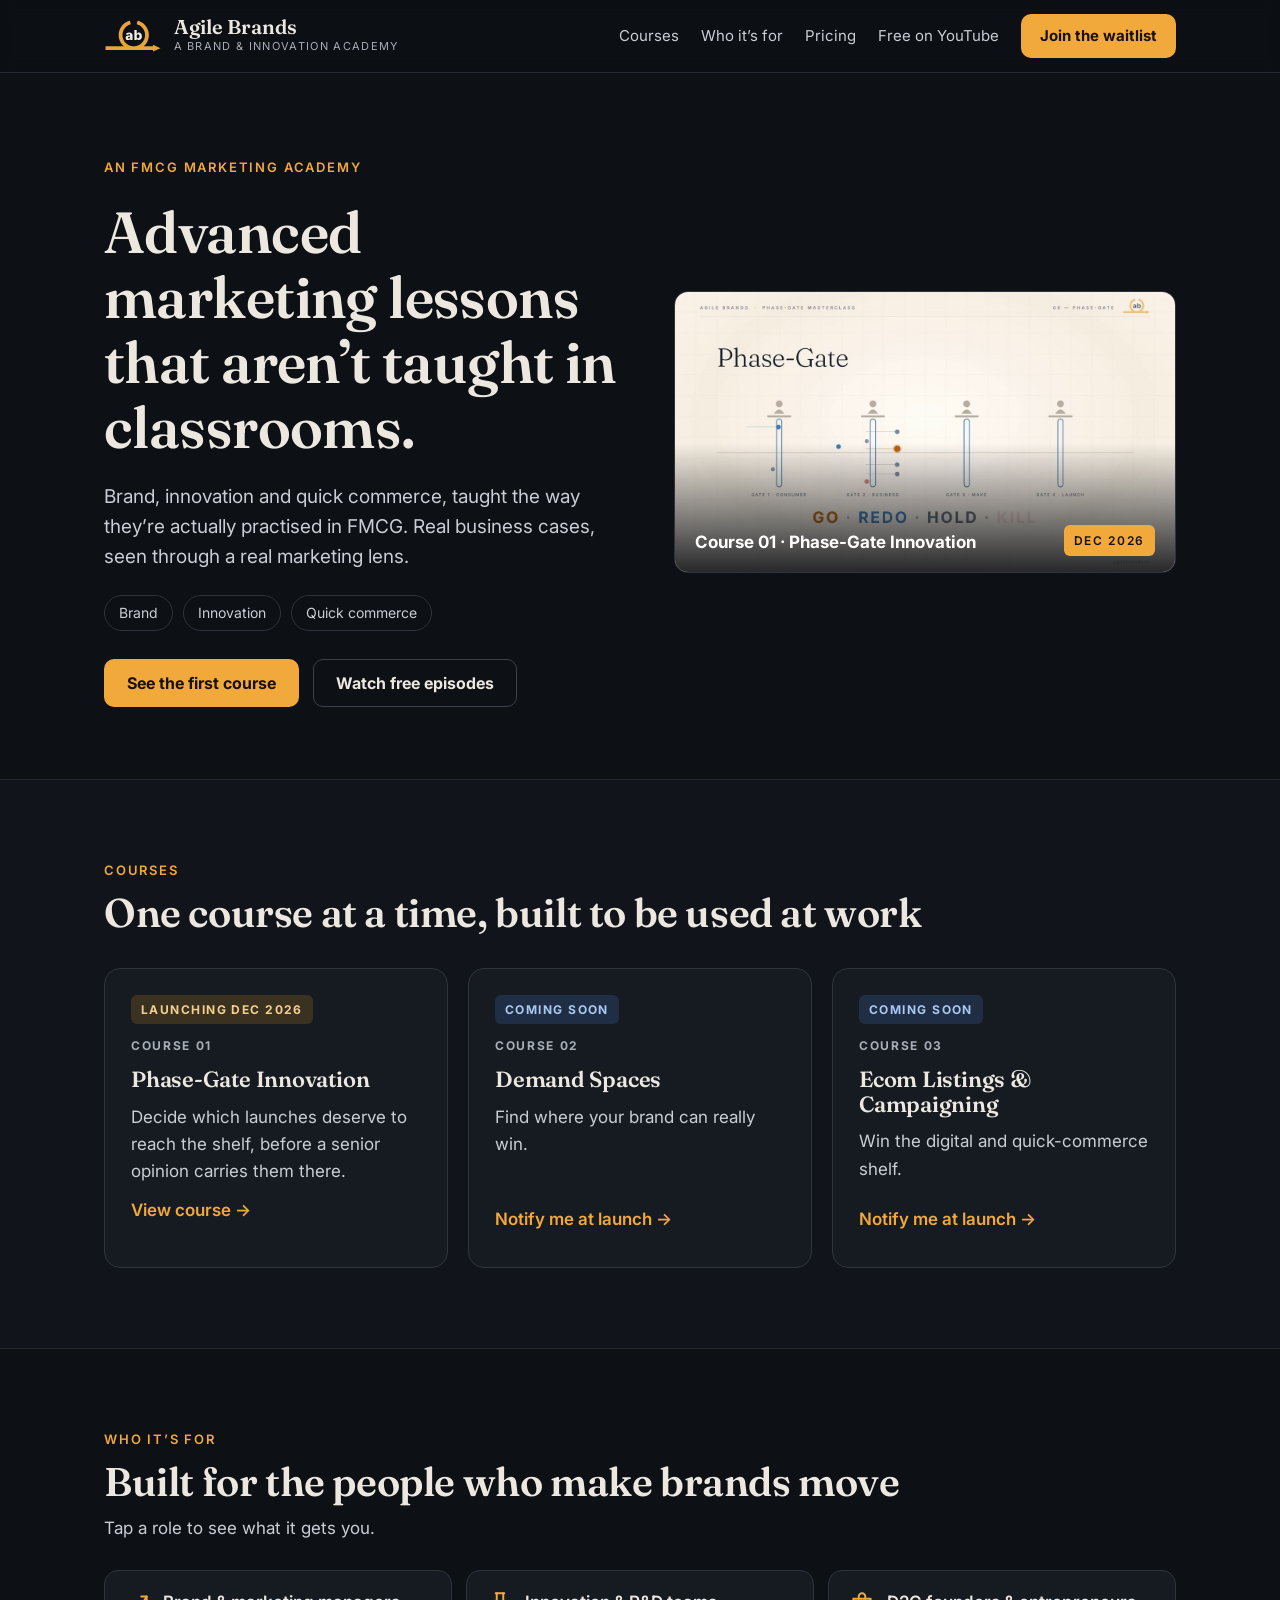
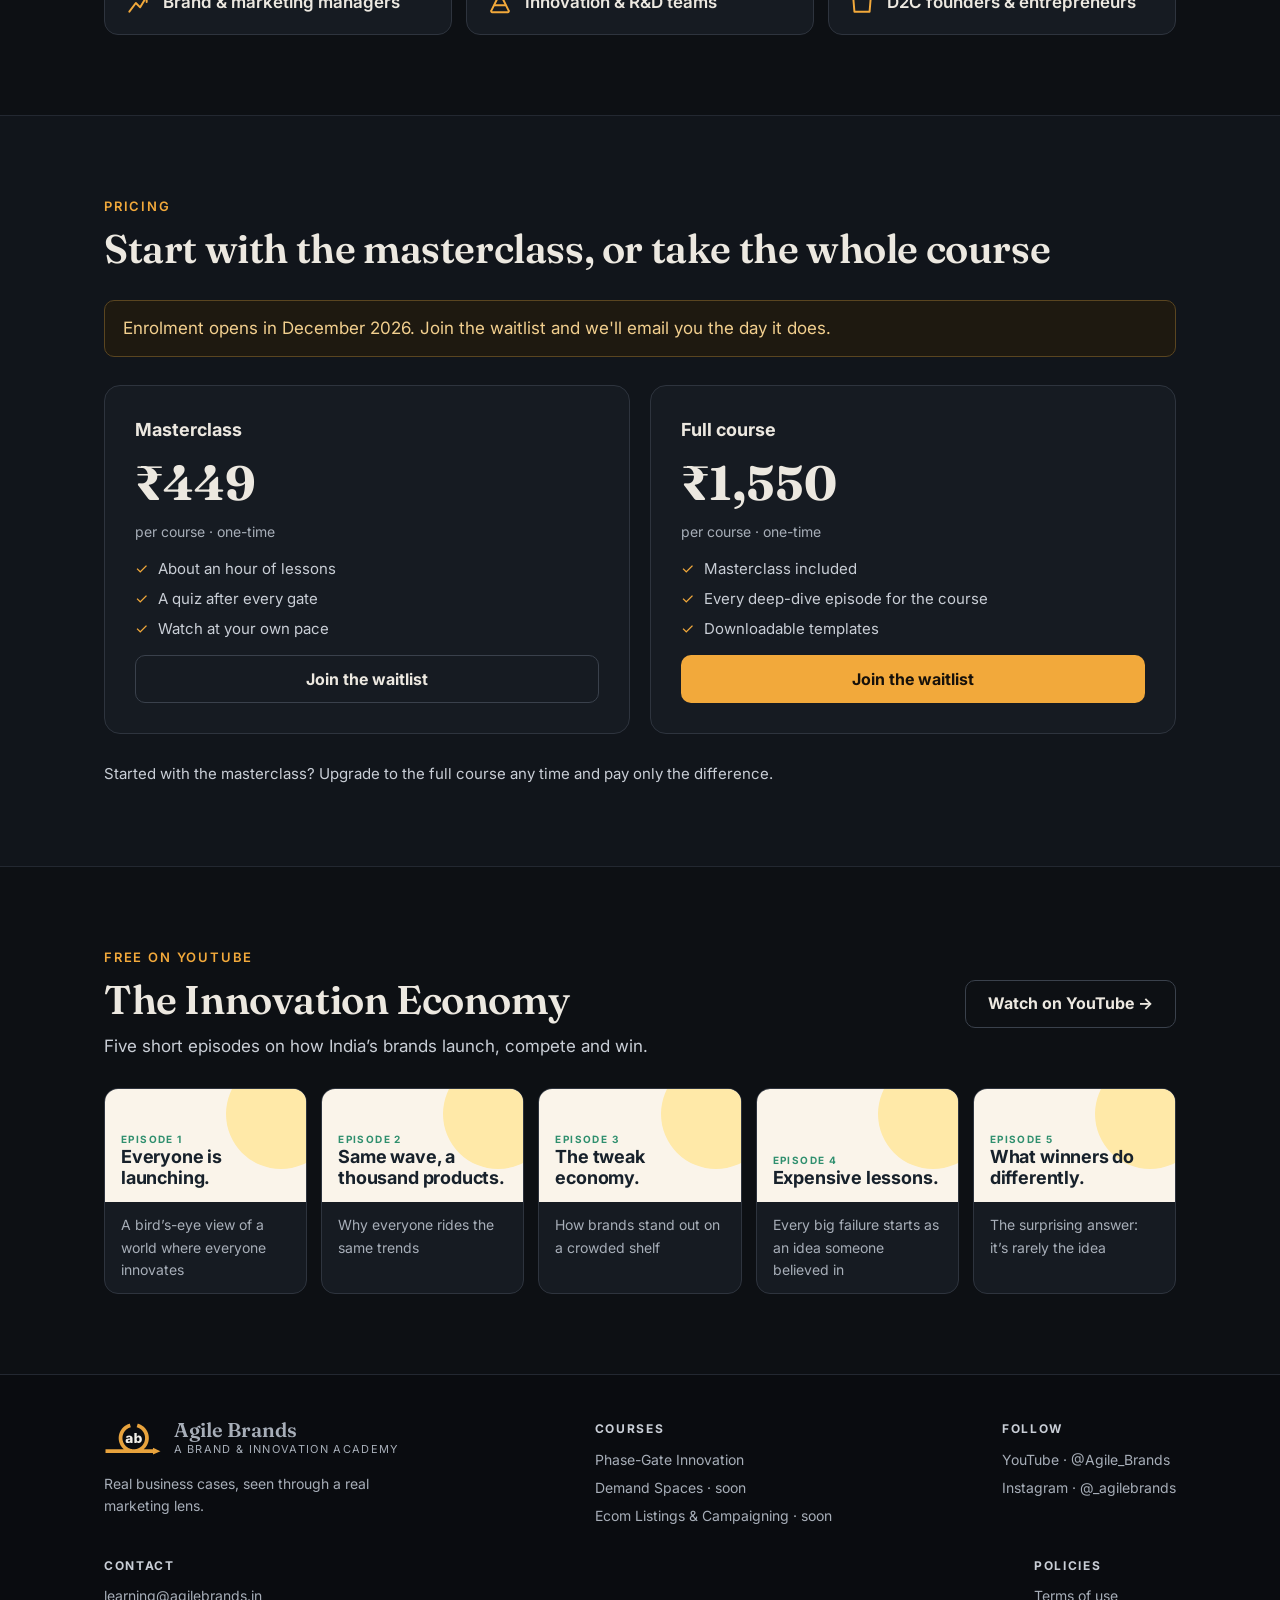
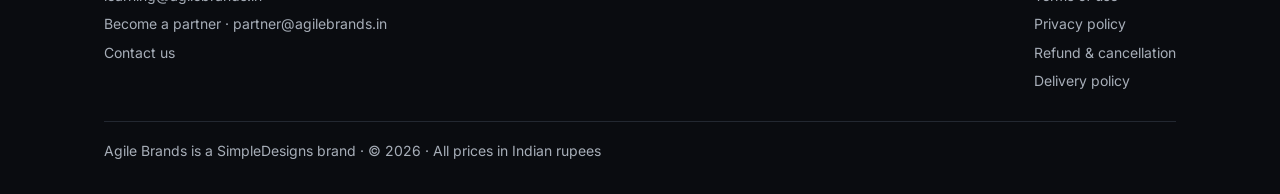
==== index.html @ 81d263f1 "agilebrands.in pre-launch site: home, Phase-Gate course page, waitlist, policies Co-Authored-By: Cla" ====
<!doctype html>
<html lang="en">
<head>
<meta charset="utf-8">
<meta name="viewport" content="width=device-width,initial-scale=1">
<title>Agile Brands · A Brand & Innovation Academy</title>
<meta name="description" content="Advanced FMCG marketing lessons that aren’t taught in classrooms: brand, innovation and quick commerce, taught the way they’re practised. First course: Phase-Gate Innovation.">
<link rel="canonical" href="https://agilebrands.in/">
<meta property="og:type" content="website">
<meta property="og:site_name" content="Agile Brands">
<meta property="og:title" content="Agile Brands · A Brand & Innovation Academy">
<meta property="og:description" content="Advanced FMCG marketing lessons that aren’t taught in classrooms: brand, innovation and quick commerce, taught the way they’re practised. First course: Phase-Gate Innovation.">
<meta property="og:url" content="https://agilebrands.in/">
<meta property="og:image" content="https://agilebrands.in/img/og.jpg">
<meta name="twitter:card" content="summary_large_image">
<meta name="theme-color" content="#0D1014">
<link rel="icon" href="/img/favicon.png" type="image/png">
<link rel="preconnect" href="https://fonts.googleapis.com">
<link rel="preconnect" href="https://fonts.gstatic.com" crossorigin>
<link rel="stylesheet" href="https://fonts.googleapis.com/css2?family=Fraunces:opsz,wght@9..144,500;9..144,600;9..144,700&family=Inter:wght@400;500;600;700&display=swap">
<link rel="stylesheet" href="/styles.css">
</head>
<body>
<header class="hdr"><div class="wrap">
<a class="brand" href="/" aria-label="Agile Brands home"><img src="/img/mark.svg" alt="" width="58" height="34"><span><b>Agile Brands</b><small>A Brand &amp; Innovation Academy</small></span></a>
<nav class="nav" aria-label="Main"><a href="/#courses">Courses</a><a href="/#who">Who it’s for</a><a href="/#pricing">Pricing</a><a href="/#youtube">Free on YouTube</a><a class="btn btn-p" href="#" data-waitlist="Phase-Gate Innovation" data-label="Join the Phase-Gate waitlist">Join the waitlist</a></nav>
</div></header>
<main>

<section class="hero"><div class="wrap">
<div class="hero-l">
<p class="kick">An FMCG marketing academy</p>
<h1>Advanced marketing lessons that aren’t taught in classrooms.</h1>
<p class="lead">Brand, innovation and quick commerce, taught the way they’re actually practised in FMCG. Real business cases, seen through a real marketing lens.</p>
<div class="row"><span class="chip">Brand</span><span class="chip">Innovation</span><span class="chip">Quick commerce</span></div>
<div class="row" style="gap:14px;margin-top:6px"><a class="btn btn-p" href="/phase-gate.html">See the first course</a><a class="btn btn-o" href="#youtube">Watch free episodes</a></div>
</div>
<div class="hero-r"><a class="trailer" href="/phase-gate.html" aria-label="Phase-Gate Innovation course"><img src="/img/trailer_thumb.jpg" alt="Phase-Gate Innovation: an idea passing through four gates, with Go, Redo, Hold and Kill decisions" width="1280" height="720"><span class="shade"></span><span class="cap"><span>Course 01 · Phase-Gate Innovation</span><small>DEC 2026</small></span></a></div>
</div></section>

<section id="courses" class="band"><div class="wrap stack" style="gap:32px">
<div class="stack" style="gap:10px"><p class="kick">Courses</p><h2>One course at a time, built to be used at work</h2></div>
<div class="grid3">
<article class="card course"><span class="tag next">LAUNCHING DEC 2026</span><span class="num">COURSE 01</span><h3>Phase-Gate Innovation</h3><p>Decide which launches deserve to reach the shelf, before a senior opinion carries them there.</p><a class="lnk" href="/phase-gate.html">View course →</a></article>
<article class="card course"><span class="tag soon">COMING SOON</span><span class="num">COURSE 02</span><h3>Demand Spaces</h3><p>Find where your brand can really win.</p><button class="lnk" type="button" data-waitlist="Demand Spaces" data-label="Get notified: Demand Spaces">Notify me at launch →</button></article>
<article class="card course"><span class="tag soon">COMING SOON</span><span class="num">COURSE 03</span><h3>Ecom Listings &amp; Campaigning</h3><p>Win the digital and quick-commerce shelf.</p><button class="lnk" type="button" data-waitlist="Ecom Listings &amp; Campaigning" data-label="Get notified: Ecom Listings &amp; Campaigning">Notify me at launch →</button></article>
</div></div></section>

<section id="who"><div class="wrap stack" style="gap:28px">
<div class="stack" style="gap:10px"><p class="kick">Who it’s for</p><h2>Built for the people who make brands move</h2><p class="mut">Tap a role to see what it gets you.</p></div>
<div class="roles">
<button class="role" type="button" aria-pressed="false" data-panel="r1"><svg width="26" height="26" viewBox="0 0 24 24" fill="none" stroke="#F2A93B" stroke-width="1.8" stroke-linecap="round" stroke-linejoin="round" aria-hidden="true"><path d="M4 20 L10 12 L14 16 L20 6"/><path d="M15 6 H20 V11"/></svg>Brand &amp; marketing managers</button>
<button class="role" type="button" aria-pressed="false" data-panel="r2"><svg width="26" height="26" viewBox="0 0 24 24" fill="none" stroke="#F2A93B" stroke-width="1.8" stroke-linecap="round" stroke-linejoin="round" aria-hidden="true"><path d="M9 3 V9 L4 19 A1 1 0 0 0 5 20.5 H19 A1 1 0 0 0 20 19 L15 9 V3"/><path d="M8 3 H16"/><path d="M7 14 H17"/></svg>Innovation &amp; R&amp;D teams</button>
<button class="role" type="button" aria-pressed="false" data-panel="r3"><svg width="26" height="26" viewBox="0 0 24 24" fill="none" stroke="#F2A93B" stroke-width="1.8" stroke-linecap="round" stroke-linejoin="round" aria-hidden="true"><path d="M4 8 H20 L19 20 H5 Z"/><path d="M9 8 V6 A3 3 0 0 1 15 6 V8"/></svg>D2C founders &amp; entrepreneurs</button>
</div>
<div class="card rpanel" id="r1"><h3>Brand &amp; marketing managers</h3><p class="mut" style="margin-top:8px">You own the launch calendar, the brand story and the numbers behind them. These lessons give you the decision tools that sit behind the job, not the textbook version of it.</p><ul><li>Run gate reviews that end in a clear call</li><li>Read demand before you brief a new product</li><li>Plan listings and campaigns for the digital shelf</li></ul></div>
<div class="card rpanel" id="r2"><h3>Innovation &amp; R&amp;D teams</h3><p class="mut" style="margin-top:8px">Overloaded with requests, many of which will never reach the market. Learn how the business side decides, so the right projects reach your bench and the wrong ones stop early.</p><ul><li>Filter briefs early with clear gate criteria</li><li>Speak the language of the business case</li><li>Spend lab time on projects with a real path to shelf</li></ul></div>
<div class="card rpanel" id="r3"><h3>D2C founders &amp; entrepreneurs</h3><p class="mut" style="margin-top:8px">Every launch bet is your own money, so every call has to count. Get the processes large FMCG companies use, sized for a team of a few people.</p><ul><li>Launch with a decision process, not a hunch</li><li>Pick the listings and campaigns that convert</li><li>Learn from real brand cases, decision by decision</li></ul></div>
</div></section>

<section id="pricing" class="band"><div class="wrap stack" style="gap:28px">
<div class="stack" style="gap:10px"><p class="kick">Pricing</p><h2>Start with the masterclass, or take the whole course</h2></div>
<p class="note">Enrolment opens in December 2026. Join the waitlist and we'll email you the day it does.</p>
<div class="grid3">
<div class="card price"><span style="font-weight:700;font-size:18px">Masterclass</span><span class="amt">₹449</span><span class="mut2" style="font-size:14px">per course · one-time</span><ul><li>About an hour of lessons</li><li>A quiz after every gate</li><li>Watch at your own pace</li></ul><a class="btn btn-o" href="#" data-waitlist="Phase-Gate Innovation" data-label="Join the Phase-Gate waitlist">Join the waitlist</a></div>
<div class="card price"><span style="font-weight:700;font-size:18px">Full course</span><span class="amt">₹1,550</span><span class="mut2" style="font-size:14px">per course · one-time</span><ul><li>Masterclass included</li><li>Every deep-dive episode for the course</li><li>Downloadable templates</li></ul><a class="btn btn-p" href="#" data-waitlist="Phase-Gate Innovation" data-label="Join the Phase-Gate waitlist">Join the waitlist</a></div>
</div>
<p class="mut" style="font-size:15px">Started with the masterclass? Upgrade to the full course any time and pay only the difference.</p>
</div></section>

<section id="youtube"><div class="wrap stack" style="gap:28px">
<div class="row" style="justify-content:space-between;gap:16px"><div class="stack" style="gap:10px"><p class="kick">Free on YouTube</p><h2>The Innovation Economy</h2><p class="mut">Five short episodes on how India’s brands launch, compete and win.</p></div><a class="btn btn-o" href="https://www.youtube.com/@Agile_Brands" target="_blank" rel="noopener">Watch on YouTube →</a></div>
<div class="eps"><a class="ep" href="https://www.youtube.com/@Agile_Brands" target="_blank" rel="noopener"><span class="th"><i>EPISODE 1</i><b>Everyone is launching.</b></span><span class="meta">A bird’s-eye view of a world where everyone innovates</span></a><a class="ep" href="https://www.youtube.com/@Agile_Brands" target="_blank" rel="noopener"><span class="th"><i>EPISODE 2</i><b>Same wave, a thousand products.</b></span><span class="meta">Why everyone rides the same trends</span></a><a class="ep" href="https://www.youtube.com/@Agile_Brands" target="_blank" rel="noopener"><span class="th"><i>EPISODE 3</i><b>The tweak economy.</b></span><span class="meta">How brands stand out on a crowded shelf</span></a><a class="ep" href="https://www.youtube.com/@Agile_Brands" target="_blank" rel="noopener"><span class="th"><i>EPISODE 4</i><b>Expensive lessons.</b></span><span class="meta">Every big failure starts as an idea someone believed in</span></a><a class="ep" href="https://www.youtube.com/@Agile_Brands" target="_blank" rel="noopener"><span class="th"><i>EPISODE 5</i><b>What winners do differently.</b></span><span class="meta">The surprising answer: it’s rarely the idea</span></a></div>
</div></section>
</main>
<footer class="ftr"><div class="wrap">
<div style="max-width:320px"><a class="brand" href="/"><img src="/img/mark.svg" alt="" width="58" height="34"><span><b>Agile Brands</b><small>A Brand &amp; Innovation Academy</small></span></a>
<p style="margin-top:14px">Real business cases, seen through a real marketing lens.</p></div>
<div><h4>Courses</h4><ul><li><a href="/phase-gate.html">Phase-Gate Innovation</a></li><li><a href="/#courses">Demand Spaces · soon</a></li><li><a href="/#courses">Ecom Listings &amp; Campaigning · soon</a></li></ul></div>
<div><h4>Follow</h4><ul><li><a href="https://www.youtube.com/@Agile_Brands" rel="noopener" target="_blank">YouTube · @Agile_Brands</a></li><li><a href="https://www.instagram.com/_agilebrands/" rel="noopener" target="_blank">Instagram · @_agilebrands</a></li></ul></div>
<div><h4>Contact</h4><ul><li><a href="mailto:learning@agilebrands.in">learning@agilebrands.in</a></li><li><a href="mailto:partner@agilebrands.in">Become a partner · partner@agilebrands.in</a></li><li><a href="/contact.html">Contact us</a></li></ul></div>
<div><h4>Policies</h4><ul><li><a href="/terms.html">Terms of use</a></li><li><a href="/privacy.html">Privacy policy</a></li><li><a href="/refunds.html">Refund &amp; cancellation</a></li><li><a href="/delivery.html">Delivery policy</a></li></ul></div>
<div class="bottom">Agile Brands is a SimpleDesigns brand · © 2026 · All prices in Indian rupees</div>
</div></footer>
<div class="modal" id="waitlist" role="dialog" aria-modal="true" aria-labelledby="wl-title">
<div class="dlg card">
<button class="x" type="button" data-close aria-label="Close">×</button>
<div class="form stack">
<p class="kick">Launching December 2026</p>
<h3 id="wl-title">Join the waitlist</h3>
<p class="mut" style="font-size:15px">We'll email you the day enrolment opens. Nothing else.</p>
<form class="stack" style="gap:12px">
<label>Name<input name="name" required autocomplete="name" maxlength="80"></label>
<label>Email<input name="email" type="email" required autocomplete="email" maxlength="120"></label>
<label>Interested in<select name="course"><option>Phase-Gate Innovation</option><option>Demand Spaces</option><option>Ecom Listings &amp; Campaigning</option><option>All Agile Brands courses</option></select></label>
<input class="hp" type="text" name="_honey" tabindex="-1" autocomplete="off" aria-hidden="true">
<button class="btn btn-p" type="submit">Join the waitlist</button>
<p class="err" style="color:#F4ABA3;font-size:14px">That didn't go through. Please try again, or write to learning@agilebrands.in.</p>
<p class="mut2" style="font-size:13px">By joining you agree to our <a href="/privacy.html">privacy policy</a>.</p>
</form>
</div>
<div class="ok stack" style="flex-direction:column">
<p class="kick">You're on the list</p>
<h3>Thank you</h3>
<p class="mut">We'll write to you the day enrolment opens. Meanwhile, the free episodes are on <a href="https://www.youtube.com/@Agile_Brands" target="_blank" rel="noopener">YouTube</a>.</p>
<button class="btn btn-o" type="button" data-close>Done</button>
</div>
</div></div>
<script src="/site.js"></script>
</body></html>
---- styles.css ----
:root{--bg:#0D1014;--bg2:#11151B;--card:#161B22;--line:#232831;--line2:#2E343E;--ink:#ECE8E0;--mut:#C9CED6;--mut2:#A7AEB8;--amb:#F2A93B;--amb2:#FFC468;--dark:#17110A}
*{box-sizing:border-box}
html{scroll-behavior:smooth}
body{margin:0;background:var(--bg);color:var(--ink);font-family:Inter,system-ui,-apple-system,"Segoe UI",sans-serif;font-size:17px;line-height:1.6;-webkit-font-smoothing:antialiased}
a{color:var(--amb)}a:hover{color:var(--amb2)}
img{max-width:100%;display:block}
.serif{font-family:Fraunces,Georgia,serif}
.wrap{max-width:1120px;margin:0 auto;padding:0 24px}
.kick{margin:0;font-size:13px;font-weight:600;letter-spacing:.14em;text-transform:uppercase;color:var(--amb)}
h1,h2,h3{font-family:Fraunces,Georgia,serif;font-weight:600;margin:0;line-height:1.12;letter-spacing:-.01em}
h1{font-size:clamp(36px,5.4vw,58px)}
h2{font-size:clamp(28px,3.6vw,40px)}
h3{font-size:22px}
p{margin:0}
.mut{color:var(--mut)}.mut2{color:var(--mut2)}
section{padding:80px 0}
.band{background:var(--bg2);border-top:1px solid var(--line);border-bottom:1px solid var(--line)}
.stack{display:flex;flex-direction:column;gap:18px}
.btn{display:inline-flex;align-items:center;justify-content:center;gap:8px;min-height:48px;padding:12px 22px;border-radius:10px;font-weight:700;font-size:16px;text-decoration:none;border:1px solid transparent;cursor:pointer;font-family:inherit;line-height:1.2}
.btn-p{background:var(--amb);color:var(--dark)}.btn-p:hover{background:var(--amb2);color:var(--dark)}
.btn-o{background:transparent;color:var(--ink);border-color:#3A414C}.btn-o:hover{border-color:var(--amb);color:var(--ink)}
.chip{border:1px solid var(--line2);border-radius:999px;padding:6px 14px;font-size:14px;color:var(--mut)}
.card{background:var(--card);border:1px solid var(--line2);border-radius:16px}
/* header */
.hdr{border-bottom:1px solid var(--line);position:sticky;top:0;background:rgba(13,16,20,.92);backdrop-filter:blur(8px);z-index:20}
.hdr .wrap{display:flex;flex-wrap:wrap;align-items:center;justify-content:space-between;gap:12px 24px;padding-top:14px;padding-bottom:14px}
.brand{display:flex;align-items:center;gap:12px;text-decoration:none;color:var(--ink)}
.brand img{height:34px;width:auto}
.brand b{display:block;font-family:Fraunces,Georgia,serif;font-weight:600;font-size:20px;line-height:1.1}
.brand small{display:block;font-size:11px;color:var(--mut2);letter-spacing:.12em;text-transform:uppercase}
.nav{display:flex;flex-wrap:wrap;align-items:center;gap:8px 22px;font-size:15px}
.nav a{color:var(--mut);text-decoration:none}.nav a:hover{color:var(--ink)}
.nav .btn{color:var(--dark);min-height:44px;padding:10px 18px;font-size:15px}
@media(max-width:700px){.nav a:not(.btn){display:none}}
/* hero */
.hero{padding:84px 0 72px}
.hero .wrap{display:flex;flex-wrap:wrap;gap:48px;align-items:center}
.hero-l{flex:1 1 440px;min-width:0;display:flex;flex-direction:column;gap:22px}
.hero-r{flex:1 1 420px;min-width:0}
.lead{font-size:19px;color:var(--mut);max-width:34em}
.row{display:flex;flex-wrap:wrap;gap:10px;align-items:center}
.pill-l{display:inline-flex;align-items:center;gap:8px;font-size:13px;font-weight:700;letter-spacing:.08em;color:var(--amb);border:1px solid #5A4520;background:#1E1910;border-radius:999px;padding:6px 14px;width:fit-content}
.pill-l:before{content:"";width:8px;height:8px;border-radius:50%;background:var(--amb)}
/* trailer */
.trailer{position:relative;display:block;border-radius:14px;overflow:hidden;border:1px solid var(--line2);aspect-ratio:16/9;background:#161B22;text-decoration:none}
.trailer img{width:100%;height:100%;object-fit:cover}
.trailer .shade{position:absolute;inset:auto 0 0 0;height:46%;background:linear-gradient(transparent,rgba(10,12,16,.88))}
.trailer .play{position:absolute;left:50%;top:44%;width:78px;height:78px;margin:-39px 0 0 -39px;border-radius:50%;background:var(--amb);display:flex;align-items:center;justify-content:center;box-shadow:0 8px 24px rgba(0,0,0,.35)}
.trailer .cap{position:absolute;left:20px;right:20px;bottom:16px;display:flex;justify-content:space-between;align-items:flex-end;gap:12px;color:#fff;font-weight:700}
.trailer .cap small{font-weight:600;font-size:12px;letter-spacing:.14em;color:var(--dark);background:var(--amb);padding:6px 10px;border-radius:6px;white-space:nowrap}
/* courses */
.grid3{display:grid;grid-template-columns:repeat(auto-fit,minmax(280px,1fr));gap:20px}
.course{padding:26px;display:flex;flex-direction:column;gap:12px}
.course .tag{font-size:12px;font-weight:700;letter-spacing:.12em;padding:5px 10px;border-radius:6px;width:fit-content}
.tag.soon{background:#1F2E44;color:#A9C8F2}.tag.next{background:#3A3120;color:#F2CF8E}
.course .num{font-size:12px;font-weight:700;letter-spacing:.14em;color:var(--mut2)}
.course p{color:var(--mut);flex:1}
.course .lnk{font-weight:600;text-decoration:none;background:none;border:0;color:var(--amb);padding:0;cursor:pointer;font:inherit;font-weight:600;text-align:left;min-height:44px}
/* roles */
.roles{display:grid;grid-template-columns:repeat(auto-fit,minmax(240px,1fr));gap:14px}
.role{background:var(--card);border:1px solid var(--line2);border-radius:14px;padding:18px 20px;color:var(--ink);font:inherit;font-weight:600;font-size:17px;text-align:left;cursor:pointer;min-height:64px;display:flex;align-items:center;gap:12px}
.role[aria-pressed=true]{border-color:var(--amb);background:#1E1910}
.role svg{flex:0 0 auto}
.rpanel{margin-top:18px;padding:26px;display:none}
.rpanel.on{display:block}
.rpanel ul{margin:14px 0 0;padding:0;list-style:none;display:flex;flex-direction:column;gap:8px}
.rpanel li:before{content:"✓";color:var(--amb);margin-right:10px}
/* lessons */
.lessons{margin:0;padding:0;list-style:none;display:flex;flex-direction:column;gap:10px}
.lessons li{display:flex;gap:16px;align-items:baseline;background:var(--card);border:1px solid var(--line2);border-radius:12px;padding:14px 20px}
.lessons li.dash{background:transparent;border-style:dashed;border-color:#3A414C}
.lessons .n{font-family:Fraunces,Georgia,serif;font-size:20px;color:var(--amb);min-width:30px}
.lessons .t{font-weight:600;flex:1}
.lessons .d{color:var(--mut2);font-size:14px;white-space:nowrap}
/* gates */
.gates{display:flex;flex-wrap:wrap;gap:12px}
.gates span{font-weight:700;font-size:14px;letter-spacing:.1em;padding:10px 18px;border-radius:8px}
/* pricing */
.price{padding:30px;display:flex;flex-direction:column;gap:14px}
.price .amt{font-family:Fraunces,Georgia,serif;font-size:48px;font-weight:700;line-height:1}
.price ul{margin:0;padding:0;list-style:none;display:flex;flex-direction:column;gap:6px;color:var(--mut);font-size:15px;flex:1}
.price li:before{content:"✓";color:var(--amb);margin-right:10px}
.note{background:#1E1910;border:1px solid #5A4520;border-radius:10px;padding:14px 18px;color:#F2CF8E}
/* stats */
.stats{display:grid;grid-template-columns:repeat(auto-fit,minmax(200px,1fr));gap:14px}
.stat{padding:20px;display:flex;flex-direction:column;gap:6px}
.stat b{font-family:Fraunces,Georgia,serif;font-size:36px;color:var(--amb);line-height:1}
.stat span{color:var(--mut);font-size:15px}
/* youtube */
.eps{display:grid;grid-template-columns:repeat(auto-fit,minmax(200px,1fr));gap:14px}
.ep{display:flex;flex-direction:column;text-decoration:none;color:var(--ink);border-radius:14px;overflow:hidden;border:1px solid var(--line2);background:var(--card)}
.ep .th{aspect-ratio:16/9;background:#FAF4EA;color:#17212B;padding:14px 16px;display:flex;flex-direction:column;justify-content:flex-end;position:relative;overflow:hidden}
.ep .th:before{content:"";position:absolute;right:-30px;top:-30px;width:110px;height:110px;border-radius:50%;background:#FFE9A8}
.ep .th i{position:relative;font-style:normal;font-size:10px;font-weight:700;letter-spacing:.14em;color:#2F8F6E}
.ep .th b{position:relative;font-size:18px;line-height:1.15;letter-spacing:-.01em}
.ep .meta{padding:12px 16px;font-size:14px;color:var(--mut2)}
/* faq */
details{border-bottom:1px solid var(--line2);padding:16px 0}
summary{cursor:pointer;list-style:none;font-weight:600;font-size:18px;display:flex;justify-content:space-between;gap:16px;min-height:28px}
summary::-webkit-details-marker{display:none}
summary:after{content:"+";color:var(--amb);font-size:22px;line-height:1}
details[open] summary:after{content:"–"}
details p{margin-top:10px;color:var(--mut)}
/* footer */
.ftr{border-top:1px solid var(--line);background:#0A0C10;padding:44px 0 32px;font-size:14px;color:var(--mut2)}
.ftr .wrap{display:flex;flex-wrap:wrap;gap:28px 48px;justify-content:space-between}
.ftr h4{margin:0 0 10px;font-size:12px;letter-spacing:.14em;text-transform:uppercase;color:var(--mut)}
.ftr ul{margin:0;padding:0;list-style:none;display:flex;flex-direction:column;gap:6px}
.ftr a{color:var(--mut2);text-decoration:none}.ftr a:hover{color:var(--ink)}
.ftr .bottom{flex-basis:100%;border-top:1px solid var(--line);padding-top:18px}
/* modal */
.modal{position:fixed;inset:0;background:rgba(5,7,10,.72);display:none;align-items:center;justify-content:center;padding:16px;z-index:50}
.modal.on{display:flex}
.dlg{width:100%;max-width:460px;padding:28px;display:flex;flex-direction:column;gap:14px;position:relative}
.dlg .x{position:absolute;right:10px;top:10px;width:44px;height:44px;border:0;background:none;color:var(--mut);font-size:26px;cursor:pointer;border-radius:8px}
.dlg label{display:flex;flex-direction:column;gap:6px;font-size:14px;font-weight:600;color:var(--mut)}
.dlg input,.dlg select{min-height:46px;border-radius:10px;border:1px solid #3A414C;background:#0F1318;color:var(--ink);padding:10px 14px;font:inherit;font-size:16px}
.dlg input:focus,.dlg select:focus{outline:2px solid var(--amb);outline-offset:1px}
.dlg .ok,.dlg .err{display:none}
.dlg.done .form{display:none}.dlg.done .ok{display:flex}
.hp{position:absolute;left:-9999px}
/* legal */
.legal{max-width:780px;margin:0 auto;padding:64px 24px 80px}
.legal h1{font-size:clamp(32px,4.4vw,44px);margin-bottom:8px}
.legal h2{font-size:22px;margin:30px 0 8px}
.legal p,.legal li{color:var(--mut);margin-bottom:10px}
.legal ul{padding-left:20px}
:focus-visible{outline:2px solid var(--amb);outline-offset:2px}
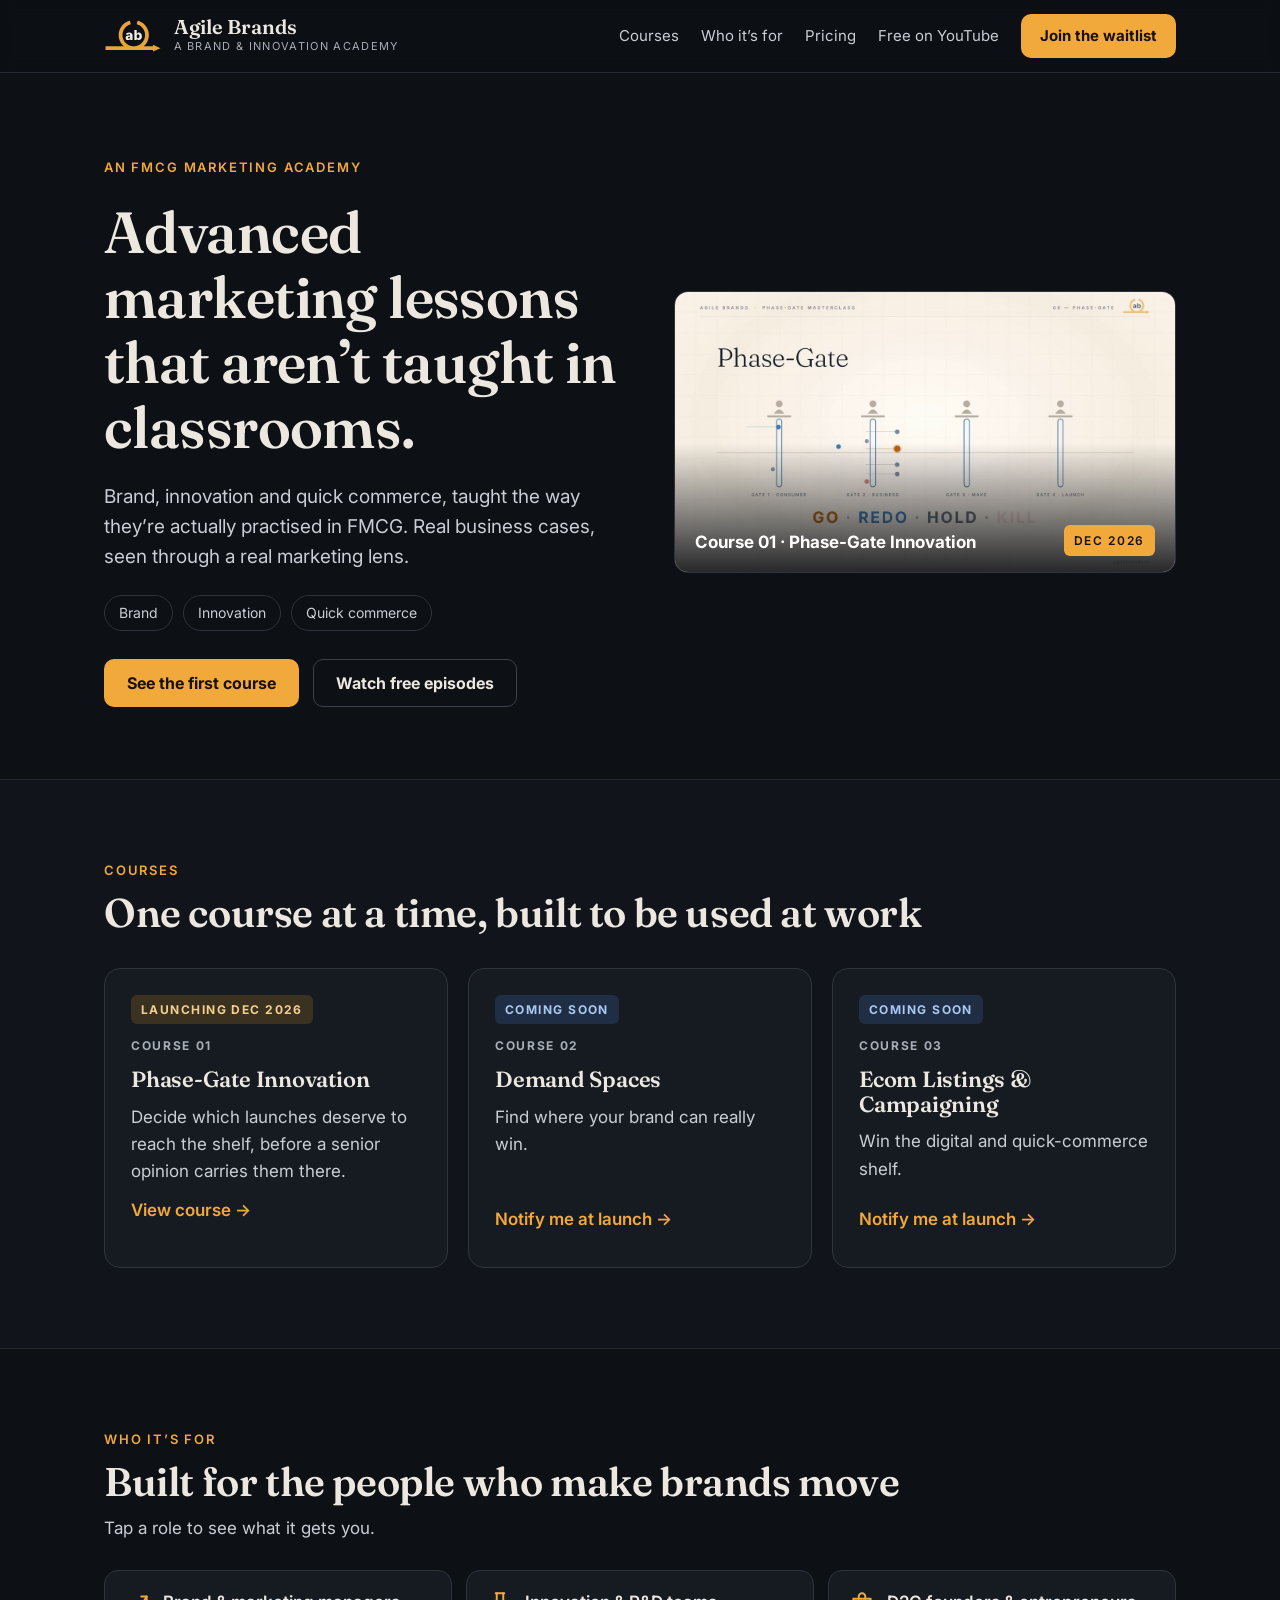
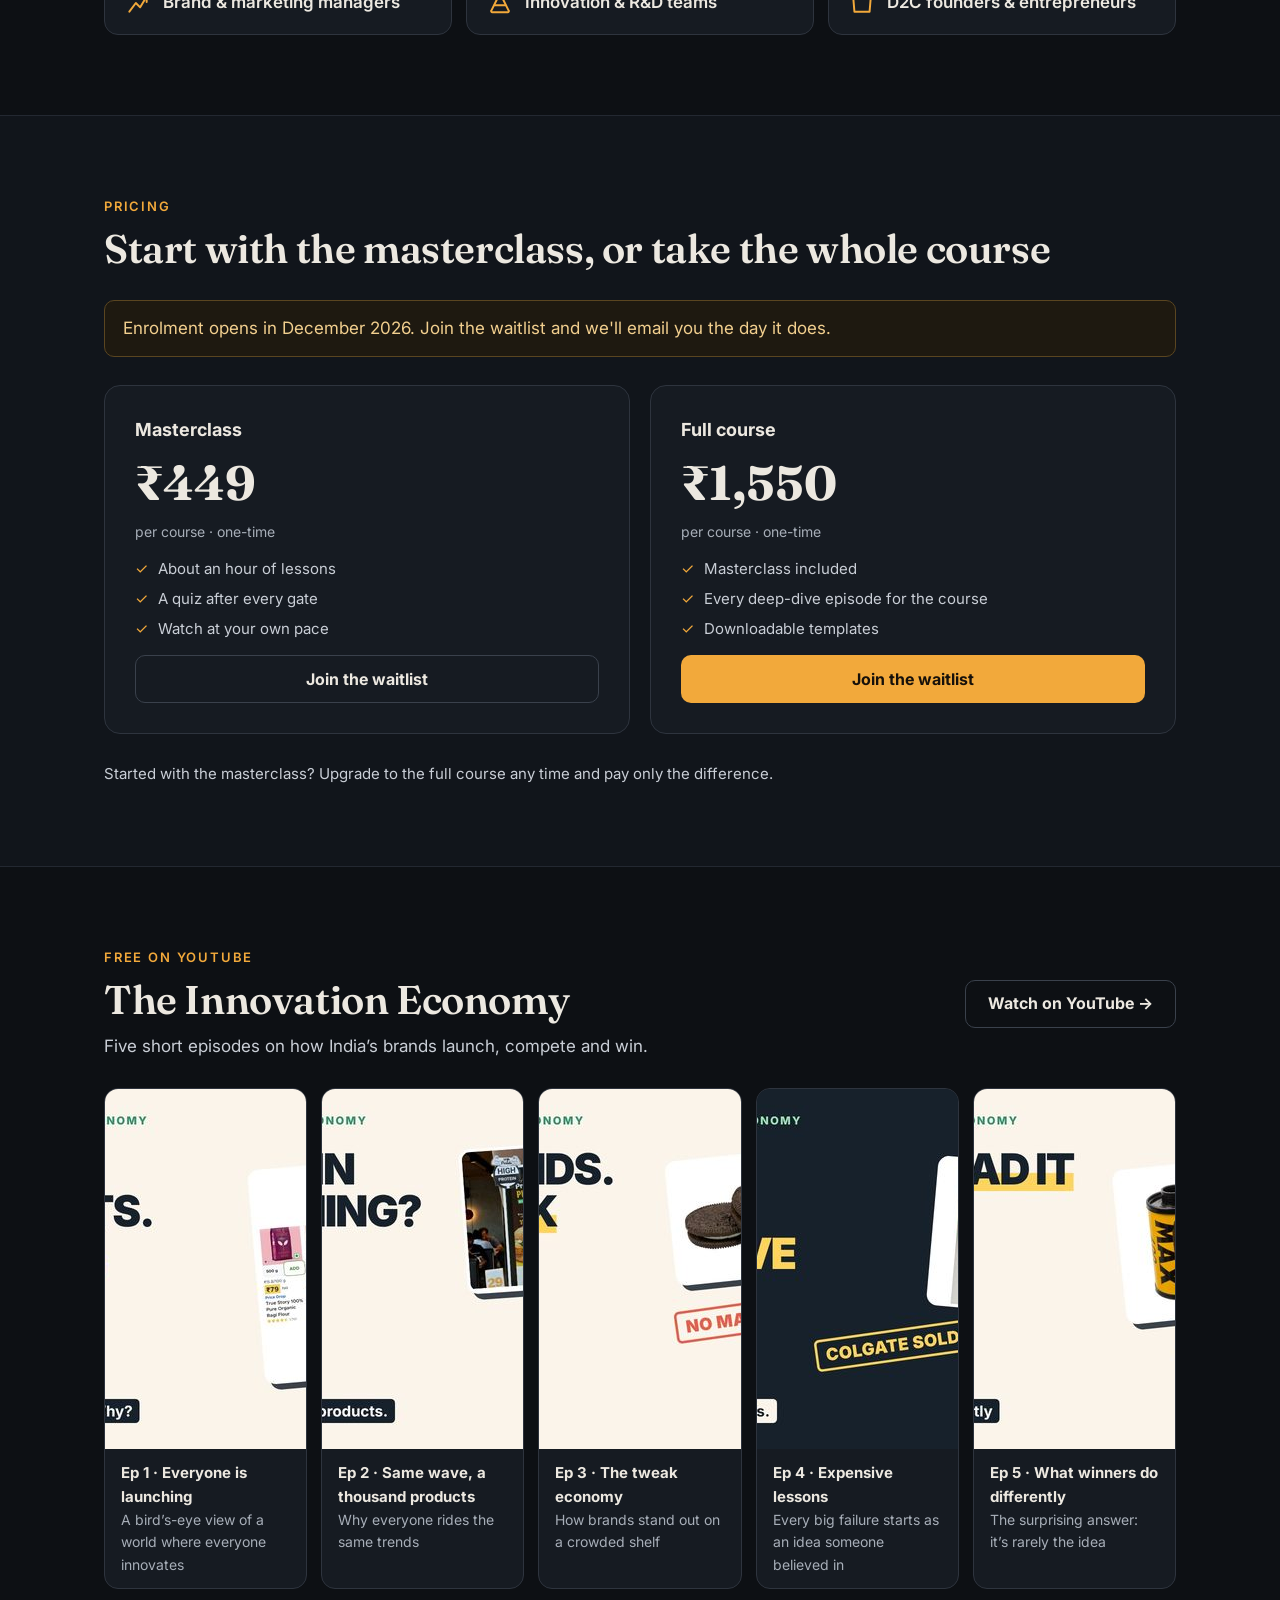
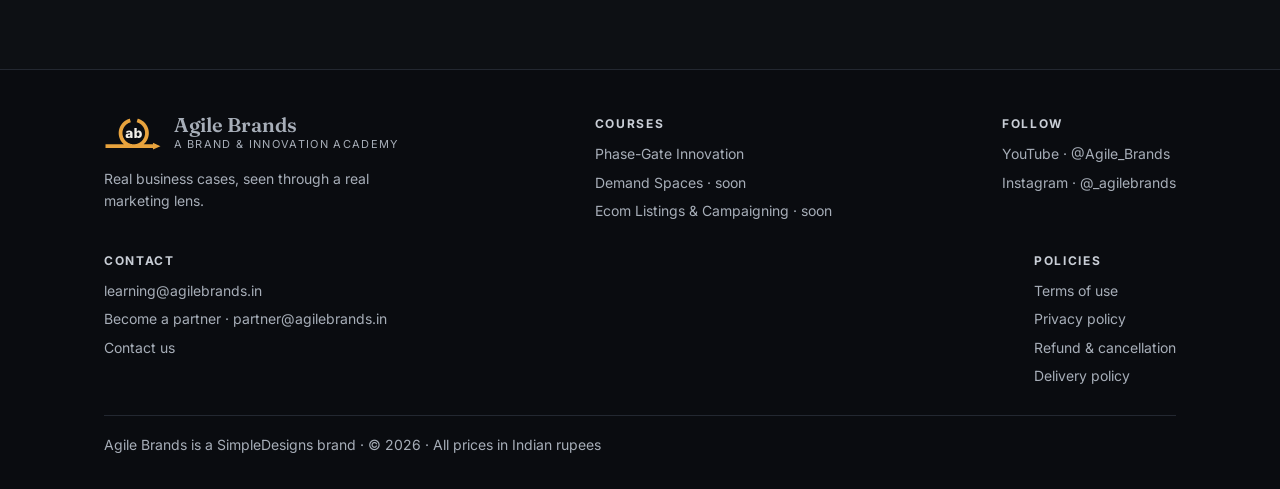
==== commit cf599268: "Episode thumbnails on homepage Co-Authored-By: Claude Opus 5.5 <noreply@anthropic.com> Claude-Sessio" ====
--- a/index.html
+++ b/index.html
@@ -70,7 +70,7 @@
 
 <section id="youtube"><div class="wrap stack" style="gap:28px">
 <div class="row" style="justify-content:space-between;gap:16px"><div class="stack" style="gap:10px"><p class="kick">Free on YouTube</p><h2>The Innovation Economy</h2><p class="mut">Five short episodes on how India’s brands launch, compete and win.</p></div><a class="btn btn-o" href="https://www.youtube.com/@Agile_Brands" target="_blank" rel="noopener">Watch on YouTube →</a></div>
-<div class="eps"><a class="ep" href="https://www.youtube.com/@Agile_Brands" target="_blank" rel="noopener"><span class="th"><i>EPISODE 1</i><b>Everyone is launching.</b></span><span class="meta">A bird’s-eye view of a world where everyone innovates</span></a><a class="ep" href="https://www.youtube.com/@Agile_Brands" target="_blank" rel="noopener"><span class="th"><i>EPISODE 2</i><b>Same wave, a thousand products.</b></span><span class="meta">Why everyone rides the same trends</span></a><a class="ep" href="https://www.youtube.com/@Agile_Brands" target="_blank" rel="noopener"><span class="th"><i>EPISODE 3</i><b>The tweak economy.</b></span><span class="meta">How brands stand out on a crowded shelf</span></a><a class="ep" href="https://www.youtube.com/@Agile_Brands" target="_blank" rel="noopener"><span class="th"><i>EPISODE 4</i><b>Expensive lessons.</b></span><span class="meta">Every big failure starts as an idea someone believed in</span></a><a class="ep" href="https://www.youtube.com/@Agile_Brands" target="_blank" rel="noopener"><span class="th"><i>EPISODE 5</i><b>What winners do differently.</b></span><span class="meta">The surprising answer: it’s rarely the idea</span></a></div>
+<div class="eps"><a class="ep" href="https://www.youtube.com/@Agile_Brands" target="_blank" rel="noopener"><img src="/img/ie1.jpg" alt="Episode 1: Everyone is launching." width="640" height="360" loading="lazy" style="aspect-ratio:16/9;width:100%;object-fit:cover"><span class="meta"><b style="color:var(--ink);display:block;font-size:15px">Ep 1 · Everyone is launching</b>A bird’s-eye view of a world where everyone innovates</span></a><a class="ep" href="https://www.youtube.com/@Agile_Brands" target="_blank" rel="noopener"><img src="/img/ie2.jpg" alt="Episode 2: Same wave, a thousand products." width="640" height="360" loading="lazy" style="aspect-ratio:16/9;width:100%;object-fit:cover"><span class="meta"><b style="color:var(--ink);display:block;font-size:15px">Ep 2 · Same wave, a thousand products</b>Why everyone rides the same trends</span></a><a class="ep" href="https://www.youtube.com/@Agile_Brands" target="_blank" rel="noopener"><img src="/img/ie3.jpg" alt="Episode 3: The tweak economy." width="640" height="360" loading="lazy" style="aspect-ratio:16/9;width:100%;object-fit:cover"><span class="meta"><b style="color:var(--ink);display:block;font-size:15px">Ep 3 · The tweak economy</b>How brands stand out on a crowded shelf</span></a><a class="ep" href="https://www.youtube.com/@Agile_Brands" target="_blank" rel="noopener"><img src="/img/ie4.jpg" alt="Episode 4: Expensive lessons." width="640" height="360" loading="lazy" style="aspect-ratio:16/9;width:100%;object-fit:cover"><span class="meta"><b style="color:var(--ink);display:block;font-size:15px">Ep 4 · Expensive lessons</b>Every big failure starts as an idea someone believed in</span></a><a class="ep" href="https://www.youtube.com/@Agile_Brands" target="_blank" rel="noopener"><img src="/img/ie5.jpg" alt="Episode 5: What winners do differently." width="640" height="360" loading="lazy" style="aspect-ratio:16/9;width:100%;object-fit:cover"><span class="meta"><b style="color:var(--ink);display:block;font-size:15px">Ep 5 · What winners do differently</b>The surprising answer: it’s rarely the idea</span></a></div>
 </div></section>
 </main>
 <footer class="ftr"><div class="wrap">
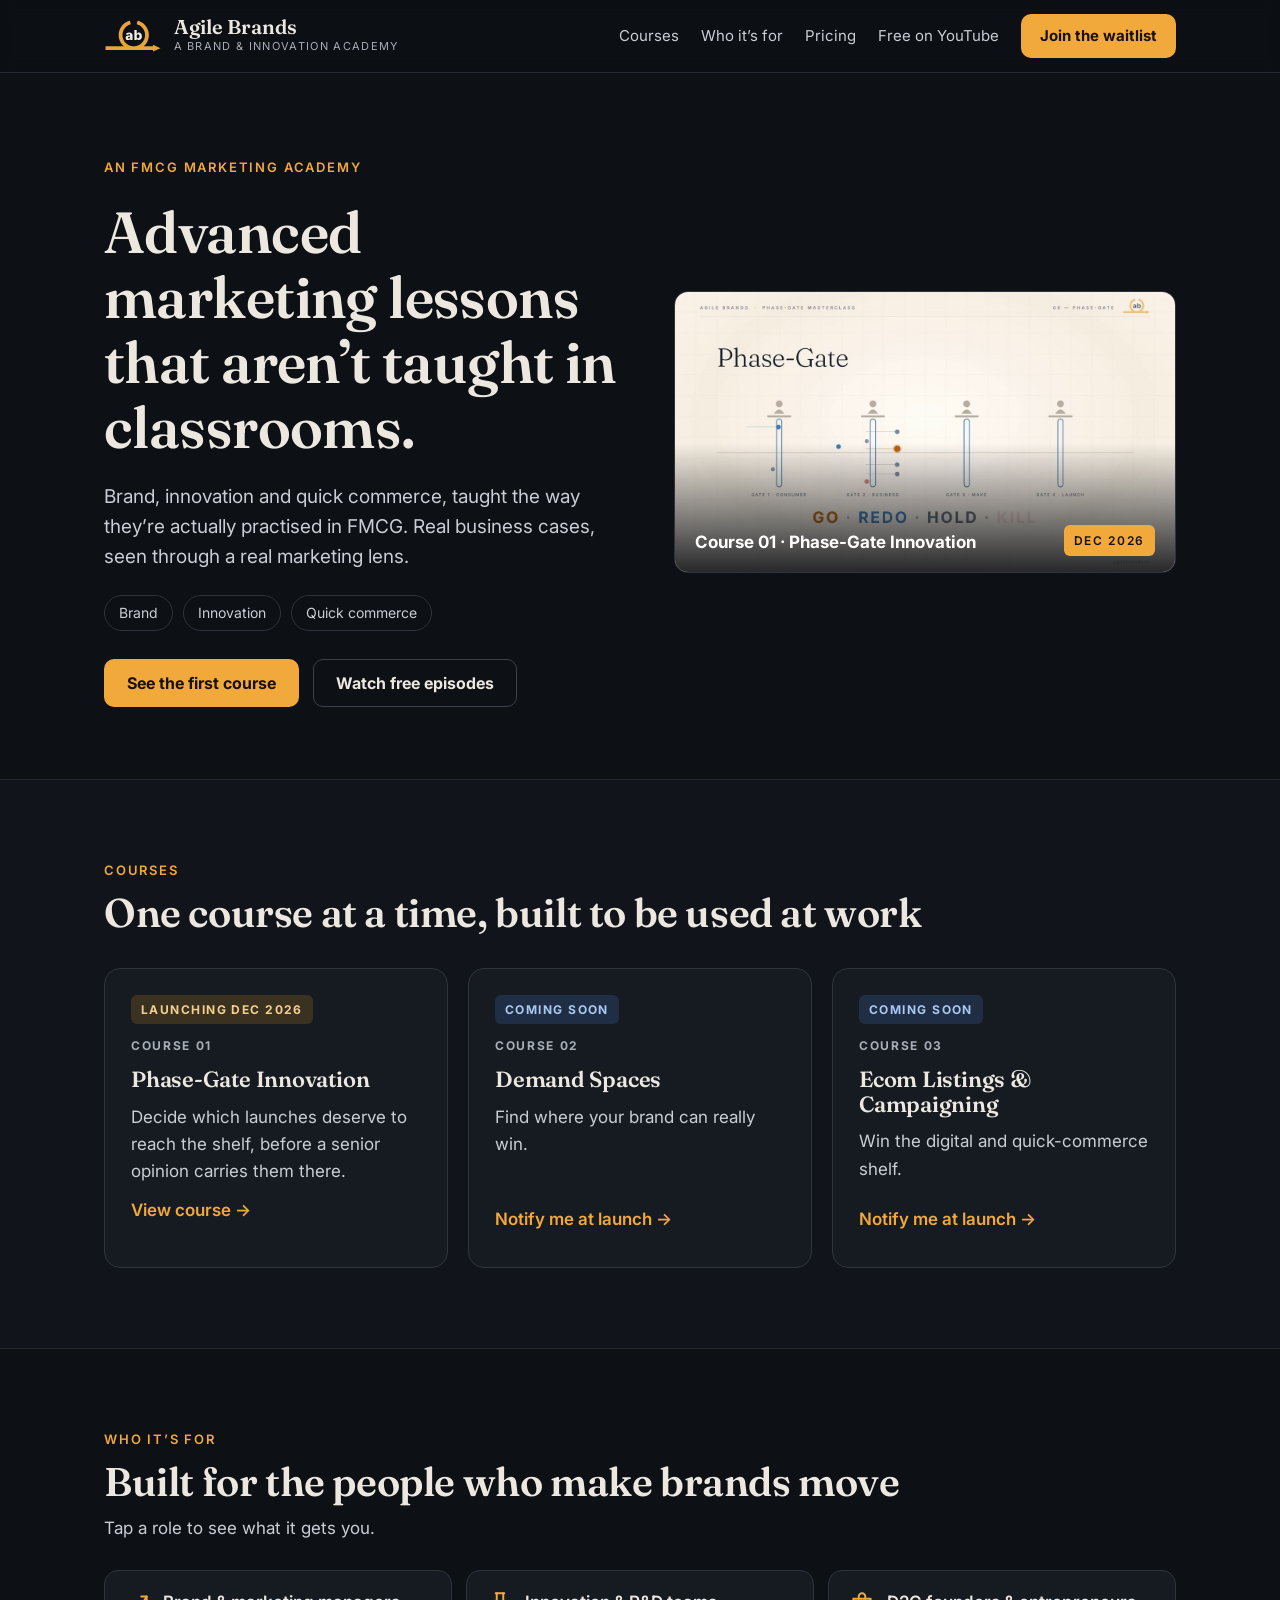
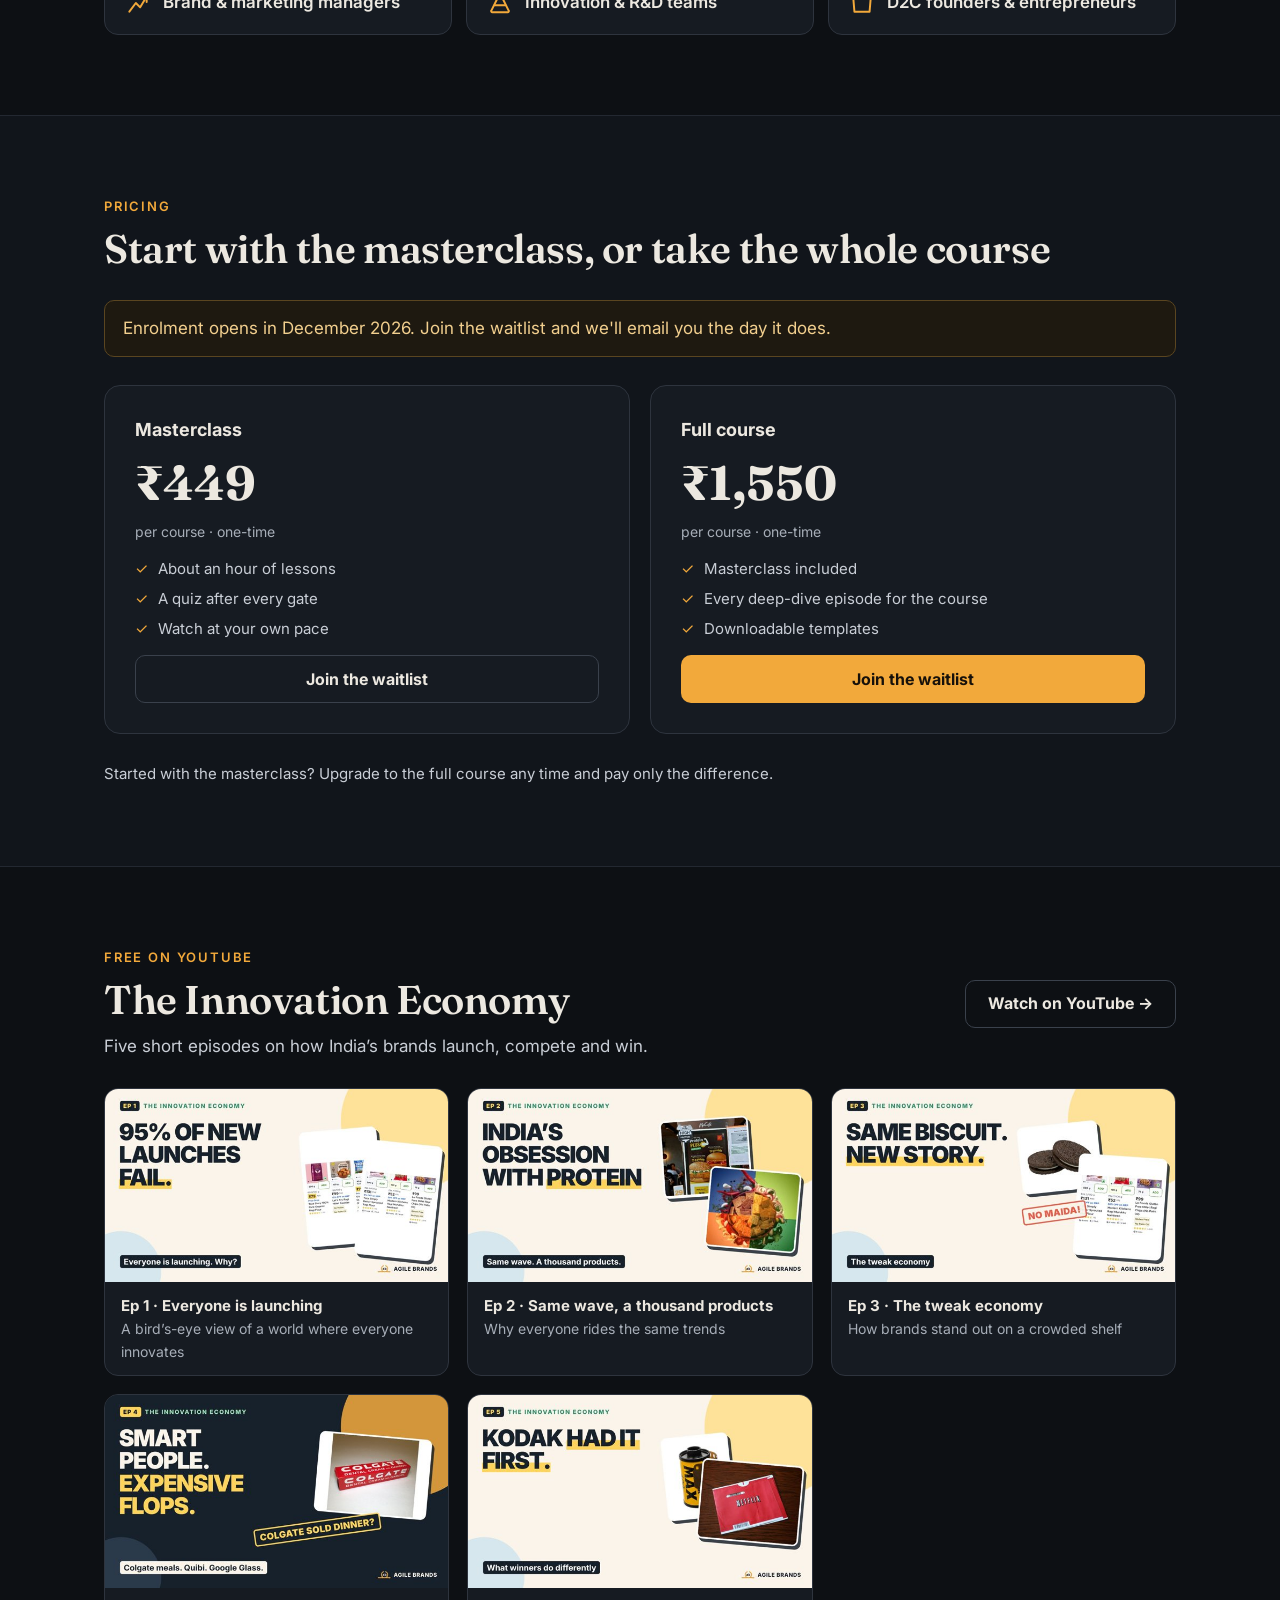
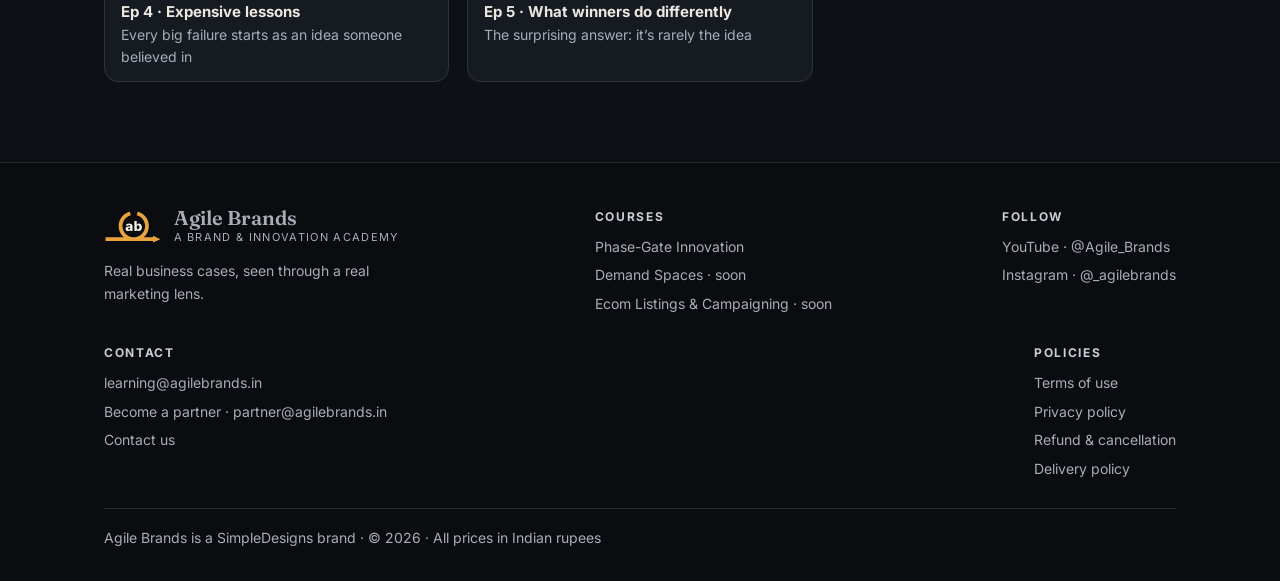
==== commit bef3f805: "Fix episode thumbnail sizing on desktop and mobile Co-Authored-By: Claude Opus 5.5 <noreply@anthropi" ====
--- a/index.html
+++ b/index.html
@@ -70,7 +70,7 @@
 
 <section id="youtube"><div class="wrap stack" style="gap:28px">
 <div class="row" style="justify-content:space-between;gap:16px"><div class="stack" style="gap:10px"><p class="kick">Free on YouTube</p><h2>The Innovation Economy</h2><p class="mut">Five short episodes on how India’s brands launch, compete and win.</p></div><a class="btn btn-o" href="https://www.youtube.com/@Agile_Brands" target="_blank" rel="noopener">Watch on YouTube →</a></div>
-<div class="eps"><a class="ep" href="https://www.youtube.com/@Agile_Brands" target="_blank" rel="noopener"><img src="/img/ie1.jpg" alt="Episode 1: Everyone is launching." width="640" height="360" loading="lazy" style="aspect-ratio:16/9;width:100%;object-fit:cover"><span class="meta"><b style="color:var(--ink);display:block;font-size:15px">Ep 1 · Everyone is launching</b>A bird’s-eye view of a world where everyone innovates</span></a><a class="ep" href="https://www.youtube.com/@Agile_Brands" target="_blank" rel="noopener"><img src="/img/ie2.jpg" alt="Episode 2: Same wave, a thousand products." width="640" height="360" loading="lazy" style="aspect-ratio:16/9;width:100%;object-fit:cover"><span class="meta"><b style="color:var(--ink);display:block;font-size:15px">Ep 2 · Same wave, a thousand products</b>Why everyone rides the same trends</span></a><a class="ep" href="https://www.youtube.com/@Agile_Brands" target="_blank" rel="noopener"><img src="/img/ie3.jpg" alt="Episode 3: The tweak economy." width="640" height="360" loading="lazy" style="aspect-ratio:16/9;width:100%;object-fit:cover"><span class="meta"><b style="color:var(--ink);display:block;font-size:15px">Ep 3 · The tweak economy</b>How brands stand out on a crowded shelf</span></a><a class="ep" href="https://www.youtube.com/@Agile_Brands" target="_blank" rel="noopener"><img src="/img/ie4.jpg" alt="Episode 4: Expensive lessons." width="640" height="360" loading="lazy" style="aspect-ratio:16/9;width:100%;object-fit:cover"><span class="meta"><b style="color:var(--ink);display:block;font-size:15px">Ep 4 · Expensive lessons</b>Every big failure starts as an idea someone believed in</span></a><a class="ep" href="https://www.youtube.com/@Agile_Brands" target="_blank" rel="noopener"><img src="/img/ie5.jpg" alt="Episode 5: What winners do differently." width="640" height="360" loading="lazy" style="aspect-ratio:16/9;width:100%;object-fit:cover"><span class="meta"><b style="color:var(--ink);display:block;font-size:15px">Ep 5 · What winners do differently</b>The surprising answer: it’s rarely the idea</span></a></div>
+<div class="eps"><a class="ep" href="https://www.youtube.com/@Agile_Brands" target="_blank" rel="noopener"><img src="/img/ie1.jpg" alt="Episode 1: Everyone is launching." width="640" height="360" loading="lazy" style="aspect-ratio:16/9;width:100%;height:auto;object-fit:cover"><span class="meta"><b style="color:var(--ink);display:block;font-size:15px">Ep 1 · Everyone is launching</b>A bird’s-eye view of a world where everyone innovates</span></a><a class="ep" href="https://www.youtube.com/@Agile_Brands" target="_blank" rel="noopener"><img src="/img/ie2.jpg" alt="Episode 2: Same wave, a thousand products." width="640" height="360" loading="lazy" style="aspect-ratio:16/9;width:100%;height:auto;object-fit:cover"><span class="meta"><b style="color:var(--ink);display:block;font-size:15px">Ep 2 · Same wave, a thousand products</b>Why everyone rides the same trends</span></a><a class="ep" href="https://www.youtube.com/@Agile_Brands" target="_blank" rel="noopener"><img src="/img/ie3.jpg" alt="Episode 3: The tweak economy." width="640" height="360" loading="lazy" style="aspect-ratio:16/9;width:100%;height:auto;object-fit:cover"><span class="meta"><b style="color:var(--ink);display:block;font-size:15px">Ep 3 · The tweak economy</b>How brands stand out on a crowded shelf</span></a><a class="ep" href="https://www.youtube.com/@Agile_Brands" target="_blank" rel="noopener"><img src="/img/ie4.jpg" alt="Episode 4: Expensive lessons." width="640" height="360" loading="lazy" style="aspect-ratio:16/9;width:100%;height:auto;object-fit:cover"><span class="meta"><b style="color:var(--ink);display:block;font-size:15px">Ep 4 · Expensive lessons</b>Every big failure starts as an idea someone believed in</span></a><a class="ep" href="https://www.youtube.com/@Agile_Brands" target="_blank" rel="noopener"><img src="/img/ie5.jpg" alt="Episode 5: What winners do differently." width="640" height="360" loading="lazy" style="aspect-ratio:16/9;width:100%;height:auto;object-fit:cover"><span class="meta"><b style="color:var(--ink);display:block;font-size:15px">Ep 5 · What winners do differently</b>The surprising answer: it’s rarely the idea</span></a></div>
 </div></section>
 </main>
 <footer class="ftr"><div class="wrap">
--- a/styles.css
+++ b/styles.css
@@ -87,7 +87,8 @@
 .stat b{font-family:Fraunces,Georgia,serif;font-size:36px;color:var(--amb);line-height:1}
 .stat span{color:var(--mut);font-size:15px}
 /* youtube */
-.eps{display:grid;grid-template-columns:repeat(auto-fit,minmax(200px,1fr));gap:14px}
+.eps{display:grid;grid-template-columns:repeat(auto-fill,minmax(320px,1fr));gap:18px}
+@media(max-width:400px){.eps{grid-template-columns:1fr}}
 .ep{display:flex;flex-direction:column;text-decoration:none;color:var(--ink);border-radius:14px;overflow:hidden;border:1px solid var(--line2);background:var(--card)}
 .ep .th{aspect-ratio:16/9;background:#FAF4EA;color:#17212B;padding:14px 16px;display:flex;flex-direction:column;justify-content:flex-end;position:relative;overflow:hidden}
 .ep .th:before{content:"";position:absolute;right:-30px;top:-30px;width:110px;height:110px;border-radius:50%;background:#FFE9A8}
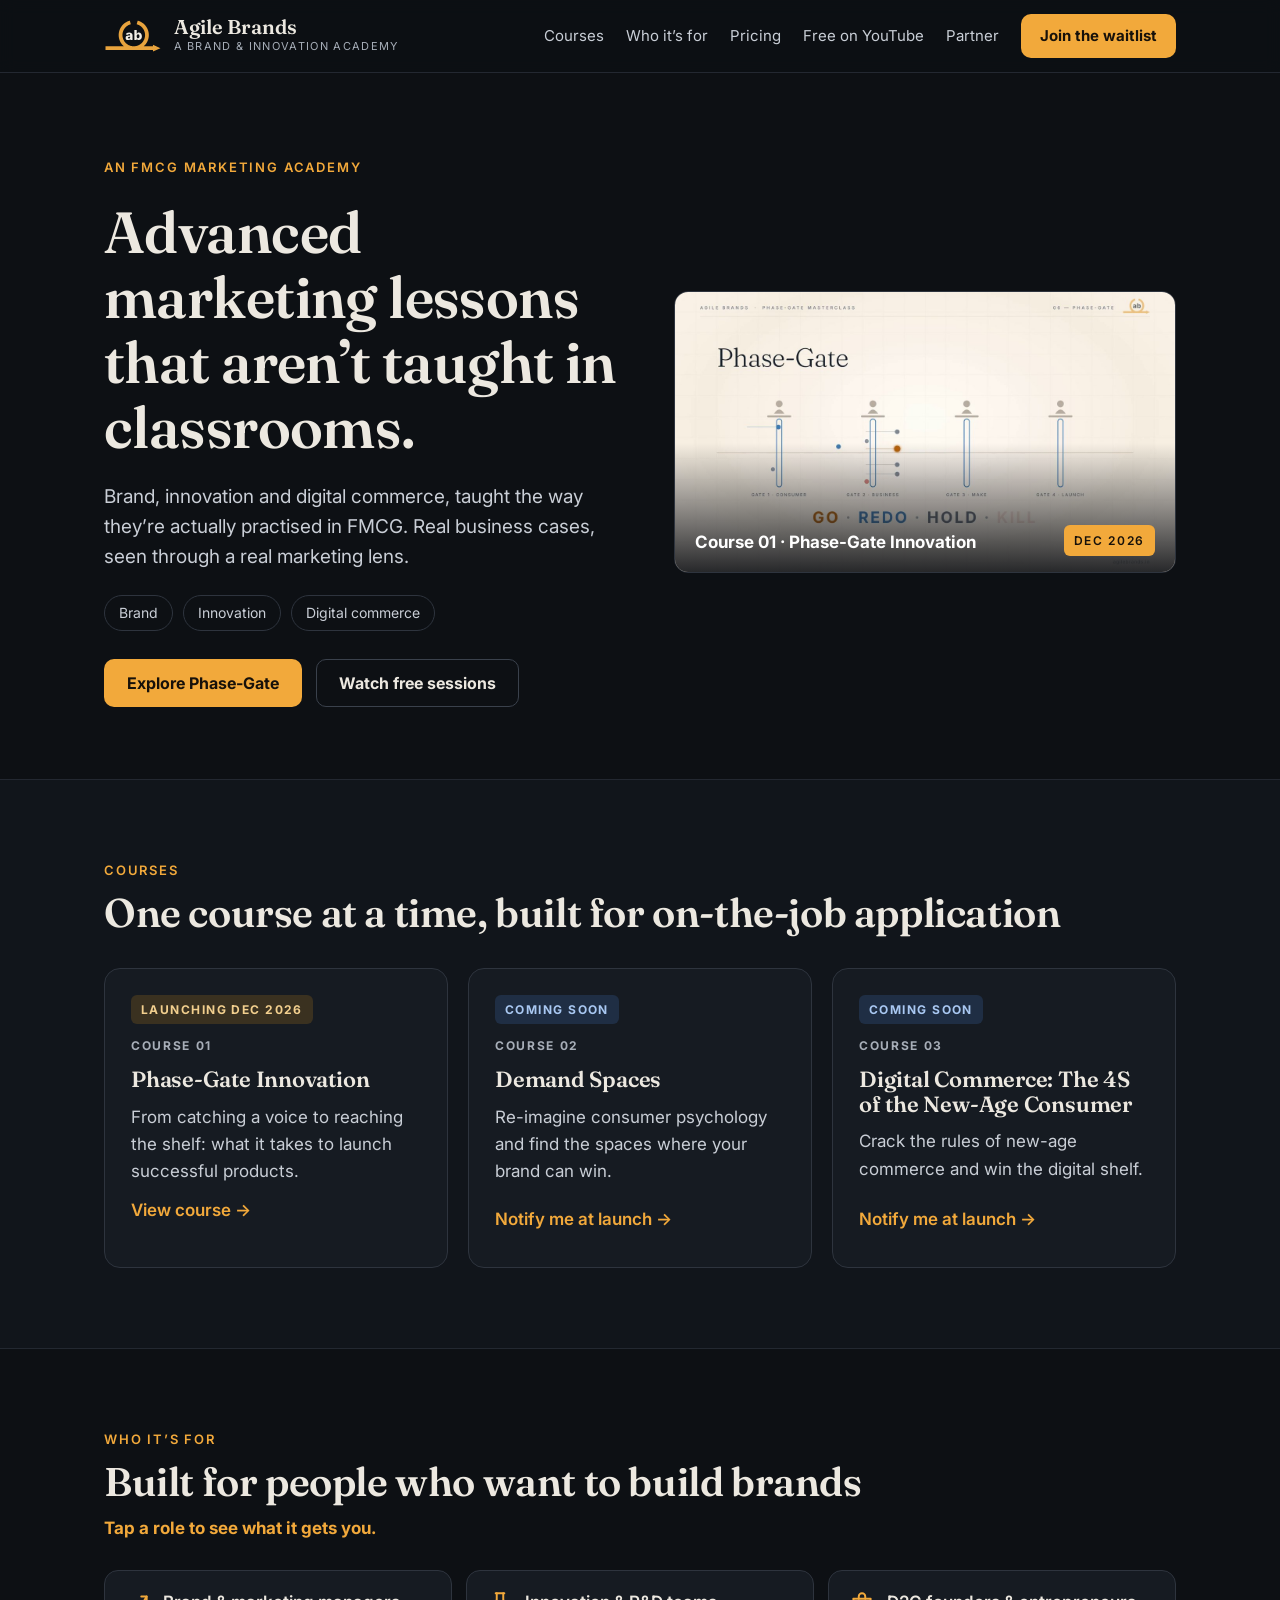
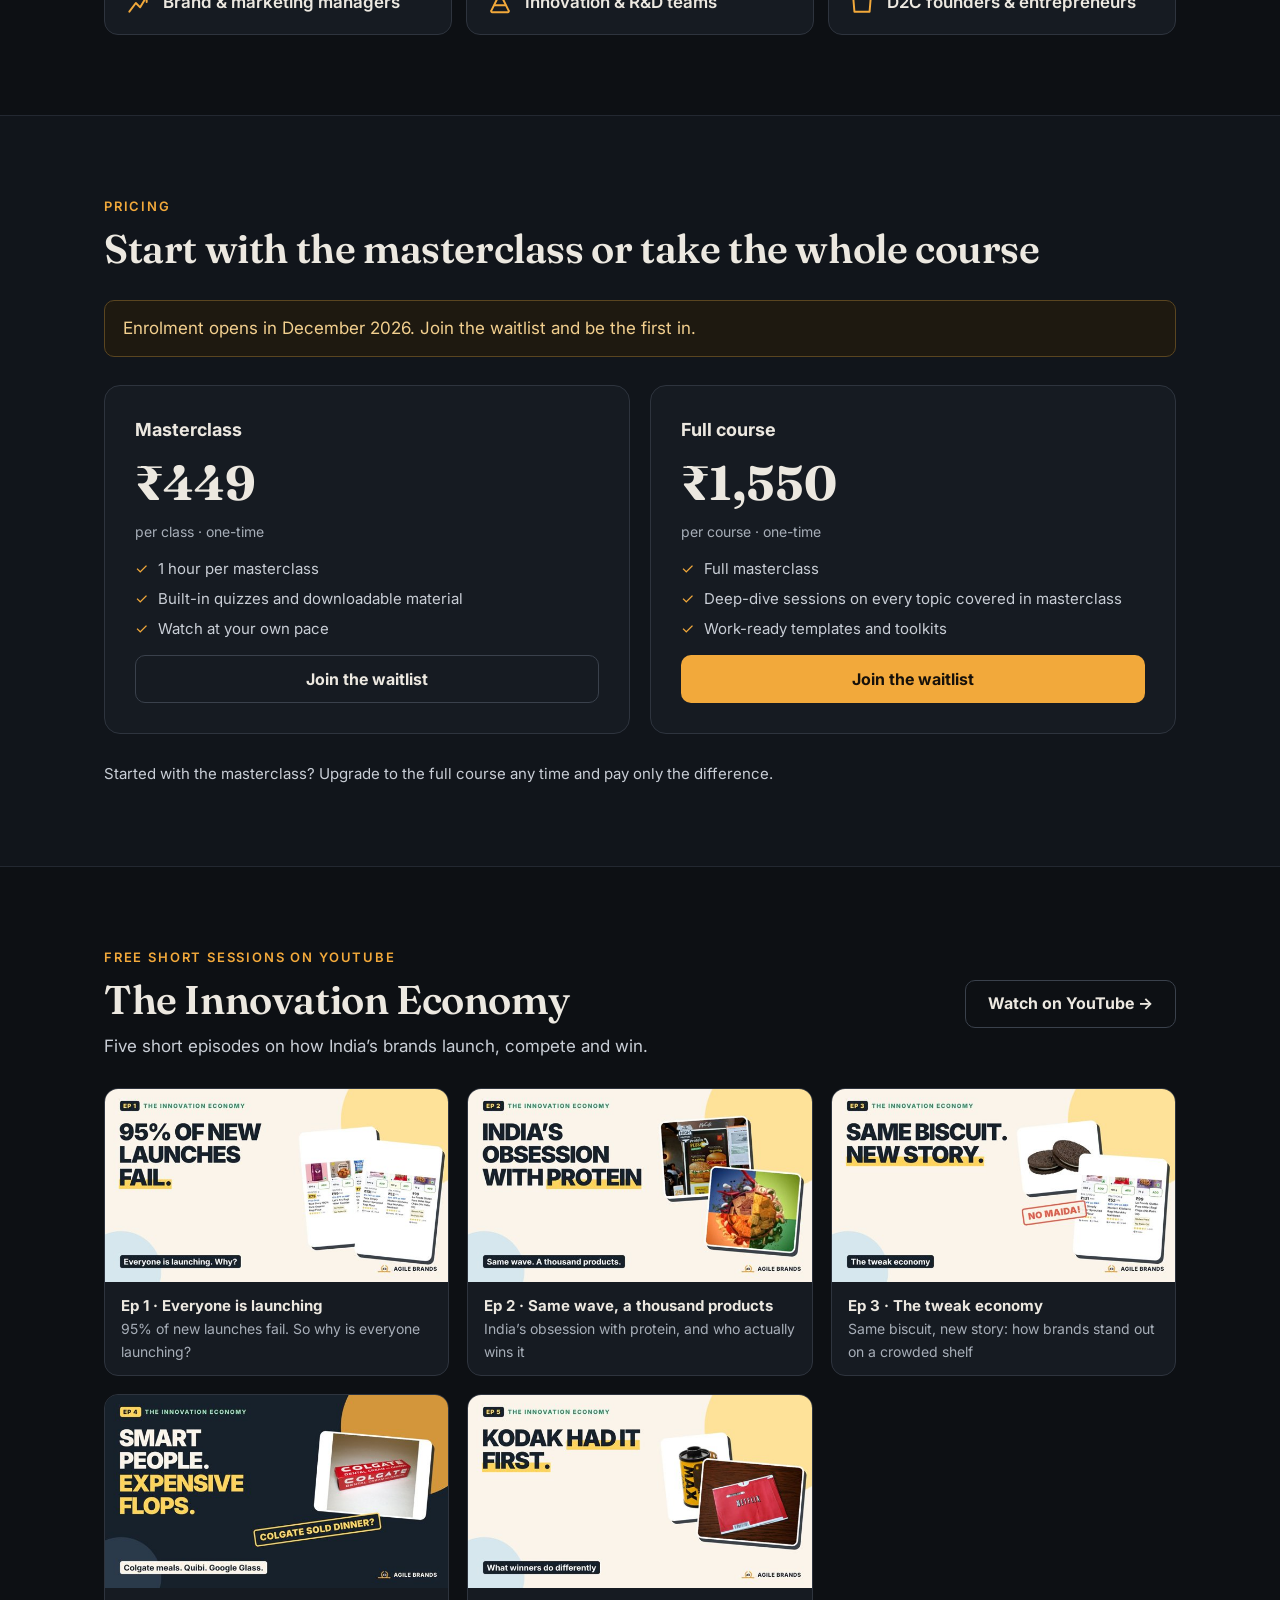
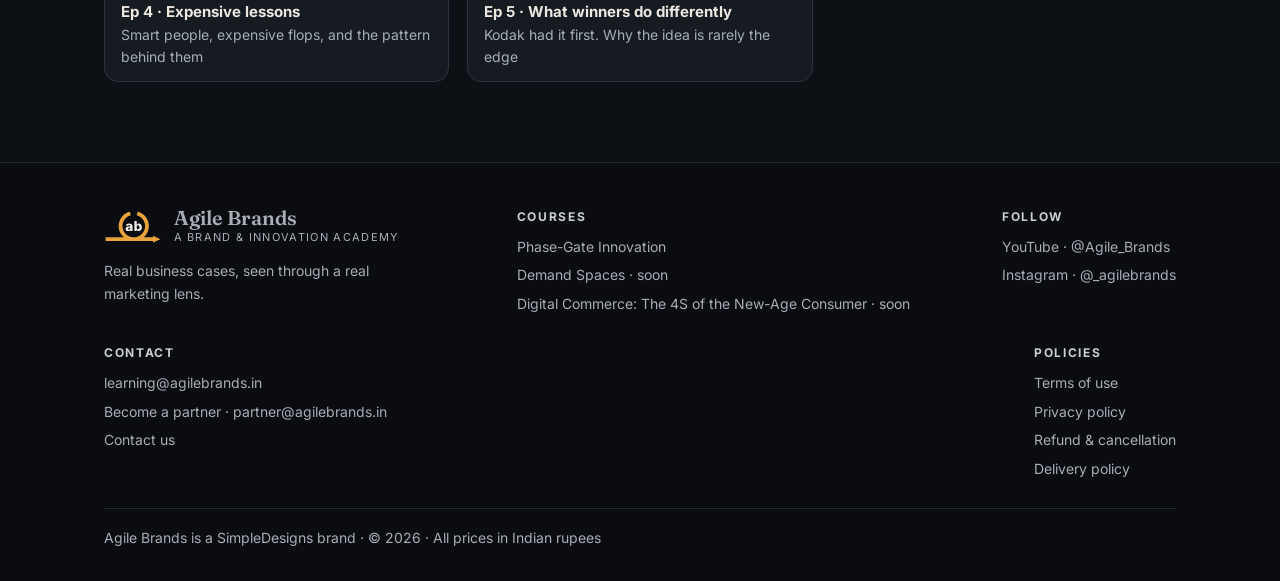
==== commit f25b3b50: "Website copy update from review doc Co-Authored-By: Claude Opus 5.5 <noreply@anthropic.com> Claude-S" ====
--- a/index.html
+++ b/index.html
@@ -4,12 +4,12 @@
 <meta charset="utf-8">
 <meta name="viewport" content="width=device-width,initial-scale=1">
 <title>Agile Brands · A Brand & Innovation Academy</title>
-<meta name="description" content="Advanced FMCG marketing lessons that aren’t taught in classrooms: brand, innovation and quick commerce, taught the way they’re practised. First course: Phase-Gate Innovation.">
+<meta name="description" content="Advanced FMCG marketing lessons that aren’t taught in classrooms: real case studies, real insights and practical frameworks. Step up your marketing game and learn the language global brands speak.">
 <link rel="canonical" href="https://agilebrands.in/">
 <meta property="og:type" content="website">
 <meta property="og:site_name" content="Agile Brands">
 <meta property="og:title" content="Agile Brands · A Brand & Innovation Academy">
-<meta property="og:description" content="Advanced FMCG marketing lessons that aren’t taught in classrooms: brand, innovation and quick commerce, taught the way they’re practised. First course: Phase-Gate Innovation.">
+<meta property="og:description" content="Advanced FMCG marketing lessons that aren’t taught in classrooms: real case studies, real insights and practical frameworks. Step up your marketing game and learn the language global brands speak.">
 <meta property="og:url" content="https://agilebrands.in/">
 <meta property="og:image" content="https://agilebrands.in/img/og.jpg">
 <meta name="twitter:card" content="summary_large_image">
@@ -23,7 +23,7 @@
 <body>
 <header class="hdr"><div class="wrap">
 <a class="brand" href="/" aria-label="Agile Brands home"><img src="/img/mark.svg" alt="" width="58" height="34"><span><b>Agile Brands</b><small>A Brand &amp; Innovation Academy</small></span></a>
-<nav class="nav" aria-label="Main"><a href="/#courses">Courses</a><a href="/#who">Who it’s for</a><a href="/#pricing">Pricing</a><a href="/#youtube">Free on YouTube</a><a class="btn btn-p" href="#" data-waitlist="Phase-Gate Innovation" data-label="Join the Phase-Gate waitlist">Join the waitlist</a></nav>
+<nav class="nav" aria-label="Main"><a href="/#courses">Courses</a><a href="/#who">Who it’s for</a><a href="/#pricing">Pricing</a><a href="/#youtube">Free on YouTube</a><a href="/contact.html">Partner</a><a class="btn btn-p" href="#" data-waitlist="Phase-Gate Innovation" data-label="Join the Phase-Gate waitlist">Join the waitlist</a></nav>
 </div></header>
 <main>
 
@@ -31,52 +31,52 @@
 <div class="hero-l">
 <p class="kick">An FMCG marketing academy</p>
 <h1>Advanced marketing lessons that aren’t taught in classrooms.</h1>
-<p class="lead">Brand, innovation and quick commerce, taught the way they’re actually practised in FMCG. Real business cases, seen through a real marketing lens.</p>
-<div class="row"><span class="chip">Brand</span><span class="chip">Innovation</span><span class="chip">Quick commerce</span></div>
-<div class="row" style="gap:14px;margin-top:6px"><a class="btn btn-p" href="/phase-gate.html">See the first course</a><a class="btn btn-o" href="#youtube">Watch free episodes</a></div>
+<p class="lead">Brand, innovation and digital commerce, taught the way they’re actually practised in FMCG. Real business cases, seen through a real marketing lens.</p>
+<div class="row"><span class="chip">Brand</span><span class="chip">Innovation</span><span class="chip">Digital commerce</span></div>
+<div class="row" style="gap:14px;margin-top:6px"><a class="btn btn-p" href="/phase-gate.html">Explore Phase-Gate</a><a class="btn btn-o" href="#youtube">Watch free sessions</a></div>
 </div>
 <div class="hero-r"><a class="trailer" href="/phase-gate.html" aria-label="Phase-Gate Innovation course"><img src="/img/trailer_thumb.jpg" alt="Phase-Gate Innovation: an idea passing through four gates, with Go, Redo, Hold and Kill decisions" width="1280" height="720"><span class="shade"></span><span class="cap"><span>Course 01 · Phase-Gate Innovation</span><small>DEC 2026</small></span></a></div>
 </div></section>
 
 <section id="courses" class="band"><div class="wrap stack" style="gap:32px">
-<div class="stack" style="gap:10px"><p class="kick">Courses</p><h2>One course at a time, built to be used at work</h2></div>
+<div class="stack" style="gap:10px"><p class="kick">Courses</p><h2>One course at a time, built for on-the-job application</h2></div>
 <div class="grid3">
-<article class="card course"><span class="tag next">LAUNCHING DEC 2026</span><span class="num">COURSE 01</span><h3>Phase-Gate Innovation</h3><p>Decide which launches deserve to reach the shelf, before a senior opinion carries them there.</p><a class="lnk" href="/phase-gate.html">View course →</a></article>
-<article class="card course"><span class="tag soon">COMING SOON</span><span class="num">COURSE 02</span><h3>Demand Spaces</h3><p>Find where your brand can really win.</p><button class="lnk" type="button" data-waitlist="Demand Spaces" data-label="Get notified: Demand Spaces">Notify me at launch →</button></article>
-<article class="card course"><span class="tag soon">COMING SOON</span><span class="num">COURSE 03</span><h3>Ecom Listings &amp; Campaigning</h3><p>Win the digital and quick-commerce shelf.</p><button class="lnk" type="button" data-waitlist="Ecom Listings &amp; Campaigning" data-label="Get notified: Ecom Listings &amp; Campaigning">Notify me at launch →</button></article>
+<article class="card course"><span class="tag next">LAUNCHING DEC 2026</span><span class="num">COURSE 01</span><h3>Phase-Gate Innovation</h3><p>From catching a voice to reaching the shelf: what it takes to launch successful products.</p><a class="lnk" href="/phase-gate.html">View course →</a></article>
+<article class="card course"><span class="tag soon">COMING SOON</span><span class="num">COURSE 02</span><h3>Demand Spaces</h3><p>Re-imagine consumer psychology and find the spaces where your brand can win.</p><button class="lnk" type="button" data-waitlist="Demand Spaces" data-label="Get notified: Demand Spaces">Notify me at launch →</button></article>
+<article class="card course"><span class="tag soon">COMING SOON</span><span class="num">COURSE 03</span><h3>Digital Commerce: The 4S of the New-Age Consumer</h3><p>Crack the rules of new-age commerce and win the digital shelf.</p><button class="lnk" type="button" data-waitlist="Digital Commerce: The 4S of the New-Age Consumer" data-label="Get notified: Digital Commerce">Notify me at launch →</button></article>
 </div></div></section>
 
 <section id="who"><div class="wrap stack" style="gap:28px">
-<div class="stack" style="gap:10px"><p class="kick">Who it’s for</p><h2>Built for the people who make brands move</h2><p class="mut">Tap a role to see what it gets you.</p></div>
+<div class="stack" style="gap:10px"><p class="kick">Who it’s for</p><h2>Built for people who want to build brands</h2><p style="font-weight:700;color:var(--amb)">Tap a role to see what it gets you.</p></div>
 <div class="roles">
 <button class="role" type="button" aria-pressed="false" data-panel="r1"><svg width="26" height="26" viewBox="0 0 24 24" fill="none" stroke="#F2A93B" stroke-width="1.8" stroke-linecap="round" stroke-linejoin="round" aria-hidden="true"><path d="M4 20 L10 12 L14 16 L20 6"/><path d="M15 6 H20 V11"/></svg>Brand &amp; marketing managers</button>
 <button class="role" type="button" aria-pressed="false" data-panel="r2"><svg width="26" height="26" viewBox="0 0 24 24" fill="none" stroke="#F2A93B" stroke-width="1.8" stroke-linecap="round" stroke-linejoin="round" aria-hidden="true"><path d="M9 3 V9 L4 19 A1 1 0 0 0 5 20.5 H19 A1 1 0 0 0 20 19 L15 9 V3"/><path d="M8 3 H16"/><path d="M7 14 H17"/></svg>Innovation &amp; R&amp;D teams</button>
 <button class="role" type="button" aria-pressed="false" data-panel="r3"><svg width="26" height="26" viewBox="0 0 24 24" fill="none" stroke="#F2A93B" stroke-width="1.8" stroke-linecap="round" stroke-linejoin="round" aria-hidden="true"><path d="M4 8 H20 L19 20 H5 Z"/><path d="M9 8 V6 A3 3 0 0 1 15 6 V8"/></svg>D2C founders &amp; entrepreneurs</button>
 </div>
-<div class="card rpanel" id="r1"><h3>Brand &amp; marketing managers</h3><p class="mut" style="margin-top:8px">You own the launch calendar, the brand story and the numbers behind them. These lessons give you the decision tools that sit behind the job, not the textbook version of it.</p><ul><li>Run gate reviews that end in a clear call</li><li>Read demand before you brief a new product</li><li>Plan listings and campaigns for the digital shelf</li></ul></div>
-<div class="card rpanel" id="r2"><h3>Innovation &amp; R&amp;D teams</h3><p class="mut" style="margin-top:8px">Overloaded with requests, many of which will never reach the market. Learn how the business side decides, so the right projects reach your bench and the wrong ones stop early.</p><ul><li>Filter briefs early with clear gate criteria</li><li>Speak the language of the business case</li><li>Spend lab time on projects with a real path to shelf</li></ul></div>
-<div class="card rpanel" id="r3"><h3>D2C founders &amp; entrepreneurs</h3><p class="mut" style="margin-top:8px">Every launch bet is your own money, so every call has to count. Get the processes large FMCG companies use, sized for a team of a few people.</p><ul><li>Launch with a decision process, not a hunch</li><li>Pick the listings and campaigns that convert</li><li>Learn from real brand cases, decision by decision</li></ul></div>
+<div class="card rpanel" id="r1"><h3>Brand &amp; marketing managers</h3><p class="mut" style="margin-top:8px">Switching into marketing, or ready for a step up in your marketing role? Get the decision-making tools and the language to stand your ground.</p><ul><li>Learn how ideas come to life and how the innovation cycle works</li><li>Re-imagine consumer psychology with demand spaces</li><li>Get equipped with the rules of new-age commerce</li></ul></div>
+<div class="card rpanel" id="r2"><h3>Innovation &amp; R&amp;D teams</h3><p class="mut" style="margin-top:8px">Don’t just do the benchwork: have a voice in what to build, how to build it and why.</p><ul><li>Run end-to-end product development cycles and manage stakeholders</li><li>Speak the language of the business, from spec sheet to balance sheet</li><li>Open a path to leadership with product and consumer expertise</li></ul></div>
+<div class="card rpanel" id="r3"><h3>D2C founders &amp; entrepreneurs</h3><p class="mut" style="margin-top:8px">Every launch bet is your own money, so every call has to count. A small budget doesn’t mean less accuracy: get the methods large FMCG companies use, sized for small teams.</p><ul><li>Launch with a decision process, not a hunch</li><li>Pick the listings and campaigns that convert</li><li>Borrow big-brand playbooks without the big-brand budget</li></ul></div>
 </div></section>
 
 <section id="pricing" class="band"><div class="wrap stack" style="gap:28px">
-<div class="stack" style="gap:10px"><p class="kick">Pricing</p><h2>Start with the masterclass, or take the whole course</h2></div>
-<p class="note">Enrolment opens in December 2026. Join the waitlist and we'll email you the day it does.</p>
+<div class="stack" style="gap:10px"><p class="kick">Pricing</p><h2>Start with the masterclass or take the whole course</h2></div>
+<p class="note">Enrolment opens in December 2026. Join the waitlist and be the first in.</p>
 <div class="grid3">
-<div class="card price"><span style="font-weight:700;font-size:18px">Masterclass</span><span class="amt">₹449</span><span class="mut2" style="font-size:14px">per course · one-time</span><ul><li>About an hour of lessons</li><li>A quiz after every gate</li><li>Watch at your own pace</li></ul><a class="btn btn-o" href="#" data-waitlist="Phase-Gate Innovation" data-label="Join the Phase-Gate waitlist">Join the waitlist</a></div>
-<div class="card price"><span style="font-weight:700;font-size:18px">Full course</span><span class="amt">₹1,550</span><span class="mut2" style="font-size:14px">per course · one-time</span><ul><li>Masterclass included</li><li>Every deep-dive episode for the course</li><li>Downloadable templates</li></ul><a class="btn btn-p" href="#" data-waitlist="Phase-Gate Innovation" data-label="Join the Phase-Gate waitlist">Join the waitlist</a></div>
+<div class="card price"><span style="font-weight:700;font-size:18px">Masterclass</span><span class="amt">₹449</span><span class="mut2" style="font-size:14px">per class · one-time</span><ul><li>1 hour per masterclass</li><li>Built-in quizzes and downloadable material</li><li>Watch at your own pace</li></ul><a class="btn btn-o" href="#" data-waitlist="Phase-Gate Innovation" data-label="Join the Phase-Gate waitlist">Join the waitlist</a></div>
+<div class="card price"><span style="font-weight:700;font-size:18px">Full course</span><span class="amt">₹1,550</span><span class="mut2" style="font-size:14px">per course · one-time</span><ul><li>Full masterclass</li><li>Deep-dive sessions on every topic covered in masterclass</li><li>Work-ready templates and toolkits</li></ul><a class="btn btn-p" href="#" data-waitlist="Phase-Gate Innovation" data-label="Join the Phase-Gate waitlist">Join the waitlist</a></div>
 </div>
 <p class="mut" style="font-size:15px">Started with the masterclass? Upgrade to the full course any time and pay only the difference.</p>
 </div></section>
 
 <section id="youtube"><div class="wrap stack" style="gap:28px">
-<div class="row" style="justify-content:space-between;gap:16px"><div class="stack" style="gap:10px"><p class="kick">Free on YouTube</p><h2>The Innovation Economy</h2><p class="mut">Five short episodes on how India’s brands launch, compete and win.</p></div><a class="btn btn-o" href="https://www.youtube.com/@Agile_Brands" target="_blank" rel="noopener">Watch on YouTube →</a></div>
-<div class="eps"><a class="ep" href="https://www.youtube.com/@Agile_Brands" target="_blank" rel="noopener"><img src="/img/ie1.jpg" alt="Episode 1: Everyone is launching." width="640" height="360" loading="lazy" style="aspect-ratio:16/9;width:100%;height:auto;object-fit:cover"><span class="meta"><b style="color:var(--ink);display:block;font-size:15px">Ep 1 · Everyone is launching</b>A bird’s-eye view of a world where everyone innovates</span></a><a class="ep" href="https://www.youtube.com/@Agile_Brands" target="_blank" rel="noopener"><img src="/img/ie2.jpg" alt="Episode 2: Same wave, a thousand products." width="640" height="360" loading="lazy" style="aspect-ratio:16/9;width:100%;height:auto;object-fit:cover"><span class="meta"><b style="color:var(--ink);display:block;font-size:15px">Ep 2 · Same wave, a thousand products</b>Why everyone rides the same trends</span></a><a class="ep" href="https://www.youtube.com/@Agile_Brands" target="_blank" rel="noopener"><img src="/img/ie3.jpg" alt="Episode 3: The tweak economy." width="640" height="360" loading="lazy" style="aspect-ratio:16/9;width:100%;height:auto;object-fit:cover"><span class="meta"><b style="color:var(--ink);display:block;font-size:15px">Ep 3 · The tweak economy</b>How brands stand out on a crowded shelf</span></a><a class="ep" href="https://www.youtube.com/@Agile_Brands" target="_blank" rel="noopener"><img src="/img/ie4.jpg" alt="Episode 4: Expensive lessons." width="640" height="360" loading="lazy" style="aspect-ratio:16/9;width:100%;height:auto;object-fit:cover"><span class="meta"><b style="color:var(--ink);display:block;font-size:15px">Ep 4 · Expensive lessons</b>Every big failure starts as an idea someone believed in</span></a><a class="ep" href="https://www.youtube.com/@Agile_Brands" target="_blank" rel="noopener"><img src="/img/ie5.jpg" alt="Episode 5: What winners do differently." width="640" height="360" loading="lazy" style="aspect-ratio:16/9;width:100%;height:auto;object-fit:cover"><span class="meta"><b style="color:var(--ink);display:block;font-size:15px">Ep 5 · What winners do differently</b>The surprising answer: it’s rarely the idea</span></a></div>
+<div class="row" style="justify-content:space-between;gap:16px"><div class="stack" style="gap:10px"><p class="kick">Free short sessions on YouTube</p><h2>The Innovation Economy</h2><p class="mut">Five short episodes on how India’s brands launch, compete and win.</p></div><a class="btn btn-o" href="https://www.youtube.com/@Agile_Brands" target="_blank" rel="noopener">Watch on YouTube →</a></div>
+<div class="eps"><a class="ep" href="https://www.youtube.com/@Agile_Brands" target="_blank" rel="noopener"><img src="/img/ie1.jpg" alt="Episode 1: Everyone is launching." width="640" height="360" loading="lazy" style="aspect-ratio:16/9;width:100%;height:auto;object-fit:cover"><span class="meta"><b style="color:var(--ink);display:block;font-size:15px">Ep 1 · Everyone is launching</b>95% of new launches fail. So why is everyone launching?</span></a><a class="ep" href="https://www.youtube.com/@Agile_Brands" target="_blank" rel="noopener"><img src="/img/ie2.jpg" alt="Episode 2: Same wave, a thousand products." width="640" height="360" loading="lazy" style="aspect-ratio:16/9;width:100%;height:auto;object-fit:cover"><span class="meta"><b style="color:var(--ink);display:block;font-size:15px">Ep 2 · Same wave, a thousand products</b>India’s obsession with protein, and who actually wins it</span></a><a class="ep" href="https://www.youtube.com/@Agile_Brands" target="_blank" rel="noopener"><img src="/img/ie3.jpg" alt="Episode 3: The tweak economy." width="640" height="360" loading="lazy" style="aspect-ratio:16/9;width:100%;height:auto;object-fit:cover"><span class="meta"><b style="color:var(--ink);display:block;font-size:15px">Ep 3 · The tweak economy</b>Same biscuit, new story: how brands stand out on a crowded shelf</span></a><a class="ep" href="https://www.youtube.com/@Agile_Brands" target="_blank" rel="noopener"><img src="/img/ie4.jpg" alt="Episode 4: Expensive lessons." width="640" height="360" loading="lazy" style="aspect-ratio:16/9;width:100%;height:auto;object-fit:cover"><span class="meta"><b style="color:var(--ink);display:block;font-size:15px">Ep 4 · Expensive lessons</b>Smart people, expensive flops, and the pattern behind them</span></a><a class="ep" href="https://www.youtube.com/@Agile_Brands" target="_blank" rel="noopener"><img src="/img/ie5.jpg" alt="Episode 5: What winners do differently." width="640" height="360" loading="lazy" style="aspect-ratio:16/9;width:100%;height:auto;object-fit:cover"><span class="meta"><b style="color:var(--ink);display:block;font-size:15px">Ep 5 · What winners do differently</b>Kodak had it first. Why the idea is rarely the edge</span></a></div>
 </div></section>
 </main>
 <footer class="ftr"><div class="wrap">
 <div style="max-width:320px"><a class="brand" href="/"><img src="/img/mark.svg" alt="" width="58" height="34"><span><b>Agile Brands</b><small>A Brand &amp; Innovation Academy</small></span></a>
 <p style="margin-top:14px">Real business cases, seen through a real marketing lens.</p></div>
-<div><h4>Courses</h4><ul><li><a href="/phase-gate.html">Phase-Gate Innovation</a></li><li><a href="/#courses">Demand Spaces · soon</a></li><li><a href="/#courses">Ecom Listings &amp; Campaigning · soon</a></li></ul></div>
+<div><h4>Courses</h4><ul><li><a href="/phase-gate.html">Phase-Gate Innovation</a></li><li><a href="/#courses">Demand Spaces · soon</a></li><li><a href="/#courses">Digital Commerce: The 4S of the New-Age Consumer · soon</a></li></ul></div>
 <div><h4>Follow</h4><ul><li><a href="https://www.youtube.com/@Agile_Brands" rel="noopener" target="_blank">YouTube · @Agile_Brands</a></li><li><a href="https://www.instagram.com/_agilebrands/" rel="noopener" target="_blank">Instagram · @_agilebrands</a></li></ul></div>
 <div><h4>Contact</h4><ul><li><a href="mailto:learning@agilebrands.in">learning@agilebrands.in</a></li><li><a href="mailto:partner@agilebrands.in">Become a partner · partner@agilebrands.in</a></li><li><a href="/contact.html">Contact us</a></li></ul></div>
 <div><h4>Policies</h4><ul><li><a href="/terms.html">Terms of use</a></li><li><a href="/privacy.html">Privacy policy</a></li><li><a href="/refunds.html">Refund &amp; cancellation</a></li><li><a href="/delivery.html">Delivery policy</a></li></ul></div>
@@ -88,11 +88,11 @@
 <div class="form stack">
 <p class="kick">Launching December 2026</p>
 <h3 id="wl-title">Join the waitlist</h3>
-<p class="mut" style="font-size:15px">We'll email you the day enrolment opens. Nothing else.</p>
+<p class="mut" style="font-size:15px">Be first in. We’ll email you the day enrolment opens, and nothing else.</p>
 <form class="stack" style="gap:12px">
 <label>Name<input name="name" required autocomplete="name" maxlength="80"></label>
 <label>Email<input name="email" type="email" required autocomplete="email" maxlength="120"></label>
-<label>Interested in<select name="course"><option>Phase-Gate Innovation</option><option>Demand Spaces</option><option>Ecom Listings &amp; Campaigning</option><option>All Agile Brands courses</option></select></label>
+<label>Interested in<select name="course"><option>Phase-Gate Innovation</option><option>Demand Spaces</option><option>Digital Commerce: The 4S of the New-Age Consumer</option><option>All Agile Brands courses</option></select></label>
 <input class="hp" type="text" name="_honey" tabindex="-1" autocomplete="off" aria-hidden="true">
 <button class="btn btn-p" type="submit">Join the waitlist</button>
 <p class="err" style="color:#F4ABA3;font-size:14px">That didn't go through. Please try again, or write to learning@agilebrands.in.</p>
@@ -102,7 +102,7 @@
 <div class="ok stack" style="flex-direction:column">
 <p class="kick">You're on the list</p>
 <h3>Thank you</h3>
-<p class="mut">We'll write to you the day enrolment opens. Meanwhile, the free episodes are on <a href="https://www.youtube.com/@Agile_Brands" target="_blank" rel="noopener">YouTube</a>.</p>
+<p class="mut">We'll write to you the day enrolment opens. Till then, catch the free sessions on <a href="https://www.youtube.com/@Agile_Brands" target="_blank" rel="noopener">YouTube</a>.</p>
 <button class="btn btn-o" type="button" data-close>Done</button>
 </div>
 </div></div>
